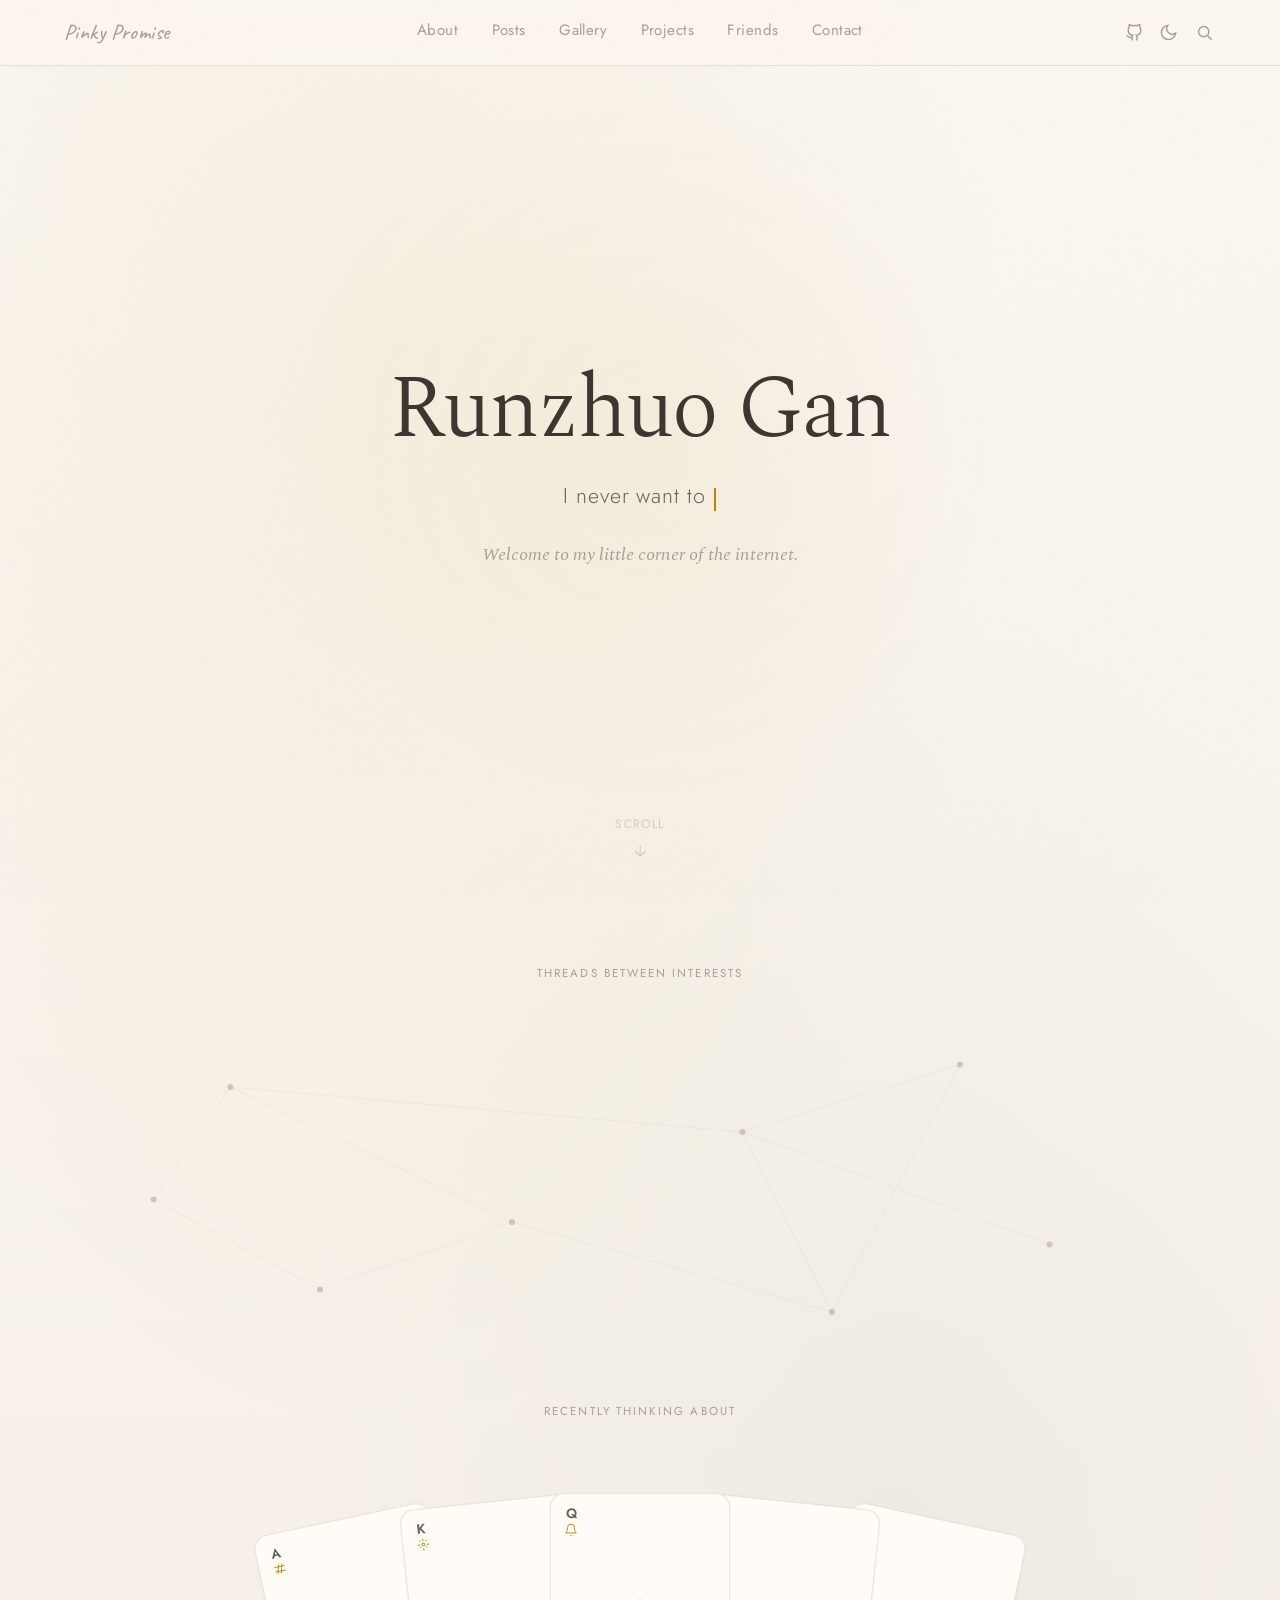
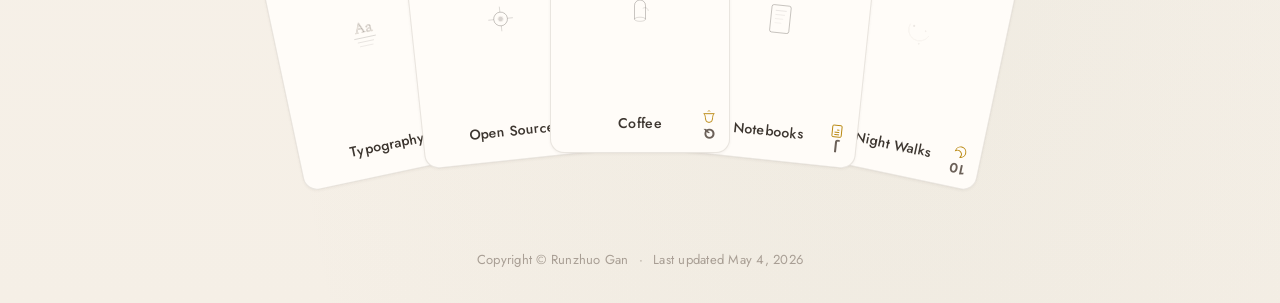
==== index.html @ 00bfcc0f "Hello World Co-Authored-By: Claude Opus 4.7 <noreply@anthropic.com>" ====
<!DOCTYPE html>
<html lang="en">
<head>
  <meta charset="UTF-8">
  <meta name="viewport" content="width=device-width, initial-scale=1.0">
  <title>Runzhuo Gan</title>
  <script>
    (function(){document.documentElement.classList.add('fonts-loading');try{var theme=localStorage.getItem('theme');if(theme==='dark'){document.documentElement.setAttribute('data-theme','dark');}else{document.documentElement.removeAttribute('data-theme');}}catch(e){}}());
  </script>
  <link rel="icon" href="/img/icon.svg">
  <link rel="preconnect" href="https://fonts.googleapis.com">
  <link rel="preconnect" href="https://fonts.gstatic.com" crossorigin>
  <link href="https://fonts.googleapis.com/css2?family=Caveat:wght@400;500;600;700&family=Jost:ital,wght@0,100..900;1,100..900&family=Spectral:ital,wght@0,200;0,300;0,400;0,500;0,600;0,700;0,800;1,200;1,300;1,400;1,500;1,600;1,700;1,800&display=swap" rel="stylesheet">
  <link rel="stylesheet" href="/static/style.css?v=20260504-043346">
  <script src="/js/site.js?v=20260504-043346" defer></script>
</head>
<body class="home-page">
  <div class="home-spotlight" aria-hidden="true"></div>

  <nav class="nav">
    <div class="nav-inner">
      <div class="brand serif-brand"><span class="brand-sign">Pinky Promise</span></div>
      <div class="nav-links">
        <a href="/public/about.html">About</a>
        <a href="/public/posts.html">Posts</a>
        <a href="/public/gallery.html">Gallery</a>
        <a href="/public/projects.html">Projects</a>
        <a href="/public/friends.html">Friends</a>
        <a href="/public/contact.html">Contact</a>
      </div>
      <div class="nav-actions">
        <a class="icon-link" href="https://github.com/Aununo" target="_blank" rel="noopener noreferrer" aria-label="GitHub">
          <svg viewBox="0 0 24 24" aria-hidden="true">
            <path d="M15 22v-4a4 4 0 0 0-.88-2.65c2.9-.33 5.88-1.42 5.88-6.35a4.94 4.94 0 0 0-1.32-3.42 4.6 4.6 0 0 0-.08-3.36s-1.07-.34-3.52 1.3a12.14 12.14 0 0 0-6.16 0c-2.45-1.64-3.52-1.3-3.52-1.3a4.6 4.6 0 0 0-.08 3.36A4.94 4.94 0 0 0 4 9c0 4.91 2.97 6.02 5.88 6.35A4 4 0 0 0 9 18v4"/>
            <path d="M9 18c-4 1.5-5-2-7-2"/>
          </svg>
        </a>
        <button class="theme-btn" onclick="toggleTheme()" aria-label="Toggle theme">
          <svg class="theme-icon" viewBox="0 0 24 24" aria-hidden="true">
            <path d="M21 12.8A9 9 0 1 1 11.2 3 7 7 0 0 0 21 12.8z"></path>
          </svg>
        </button>
        <button class="search-link" onclick="toggleSearch()" aria-label="Search">
          <svg viewBox="0 0 24 24" aria-hidden="true">
            <circle cx="11" cy="11" r="6.5"></circle>
            <path d="M16 16l5 5"></path>
          </svg>
        </button>
      </div>
    </div>
  </nav>

  <section class="home-hero">
    <div class="sky-effects" aria-hidden="true"></div>
    <h1 class="home-hero__name">Runzhuo Gan</h1>
    <p class="home-hero__tagline" id="typewriter-target"><span class="home-hero__cursor" aria-hidden="true"></span></p>
    <p class="home-hero__subtitle">Welcome to my little corner of the internet.</p>
    <div class="home-hero__scroll-hint" aria-hidden="true">
      <span>scroll</span>
      <svg viewBox="0 0 24 24"><path d="M12 5v14M5 12l7 7 7-7"/></svg>
    </div>
  </section>

  <p class="constellation-label">Threads between interests</p>

  <canvas class="constellation-canvas" aria-hidden="true"></canvas>

  <section class="home-thinking" aria-label="Thinking about">
    <h2 class="home-thinking__title">Recently thinking about</h2>
    <div class="thinking-cards">
      <div class="thinking-card" style="--card-rotate: -12deg; --card-y: 24px; --card-z: 1" data-desc="The quiet beauty of letterforms. How a single curve changes the voice of a word.">
        <div class="thinking-card__corner thinking-card__corner--tl">
          <span class="thinking-card__rank">A</span>
          <svg class="thinking-card__suit" viewBox="0 0 24 24"><path d="M7 20l4-16m2 16l4-16M3 8h18M3 16h18"/></svg>
        </div>
        <div class="thinking-card__center">
          <svg class="thinking-card__icon-lg" viewBox="0 0 64 64"><text x="32" y="28" text-anchor="middle" font-family="Spectral, serif" font-size="22" font-weight="300" fill="currentColor" opacity="0.6">Aa</text><line x1="16" y1="36" x2="48" y2="36" stroke="currentColor" stroke-width="0.8" opacity="0.3"/><line x1="20" y1="42" x2="44" y2="42" stroke="currentColor" stroke-width="0.8" opacity="0.2"/><line x1="22" y1="48" x2="42" y2="48" stroke="currentColor" stroke-width="0.8" opacity="0.15"/></svg>
        </div>
        <div class="thinking-card__corner thinking-card__corner--br">
          <span class="thinking-card__rank">A</span>
          <svg class="thinking-card__suit" viewBox="0 0 24 24"><path d="M7 20l4-16m2 16l4-16M3 8h18M3 16h18"/></svg>
        </div>
        <div class="thinking-card__label">Typography</div>
      </div>
      <div class="thinking-card" style="--card-rotate: -6deg; --card-y: 8px; --card-z: 2" data-desc="Building in the open. The strange comfort of strangers reading your code.">
        <div class="thinking-card__corner thinking-card__corner--tl">
          <span class="thinking-card__rank">K</span>
          <svg class="thinking-card__suit" viewBox="0 0 24 24"><circle cx="12" cy="12" r="2.5"/><path d="M12 2v4m0 12v4M2 12h4m12 0h4m-3.5-7.5l-2 2m-9 9l-2 2m0-13l2 2m9 9l2 2"/></svg>
        </div>
        <div class="thinking-card__center">
          <svg class="thinking-card__icon-lg" viewBox="0 0 64 64"><circle cx="32" cy="32" r="10" fill="none" stroke="currentColor" stroke-width="1" opacity="0.4"/><circle cx="32" cy="32" r="4" fill="currentColor" opacity="0.2"/><line x1="32" y1="14" x2="32" y2="22" stroke="currentColor" stroke-width="0.8" opacity="0.3"/><line x1="32" y1="42" x2="32" y2="50" stroke="currentColor" stroke-width="0.8" opacity="0.3"/><line x1="14" y1="32" x2="22" y2="32" stroke="currentColor" stroke-width="0.8" opacity="0.3"/><line x1="42" y1="32" x2="50" y2="32" stroke="currentColor" stroke-width="0.8" opacity="0.3"/></svg>
        </div>
        <div class="thinking-card__corner thinking-card__corner--br">
          <span class="thinking-card__rank">K</span>
          <svg class="thinking-card__suit" viewBox="0 0 24 24"><circle cx="12" cy="12" r="2.5"/><path d="M12 2v4m0 12v4M2 12h4m12 0h4m-3.5-7.5l-2 2m-9 9l-2 2m0-13l2 2m9 9l2 2"/></svg>
        </div>
        <div class="thinking-card__label">Open Source</div>
      </div>
      <div class="thinking-card" style="--card-rotate: 0deg; --card-y: 0px; --card-z: 3" data-desc="The ritual before the work. A quiet cup as a threshold between worlds.">
        <div class="thinking-card__corner thinking-card__corner--tl">
          <span class="thinking-card__rank">Q</span>
          <svg class="thinking-card__suit" viewBox="0 0 24 24"><path d="M18 8A6 6 0 0 0 6 8c0 7-3 9-3 9h18s-3-2-3-9M13.73 21a2 2 0 0 1-3.46 0"/></svg>
        </div>
        <div class="thinking-card__center">
          <svg class="thinking-card__icon-lg" viewBox="0 0 64 64"><path d="M24 44V24a8 8 0 0 1 16 0v20" fill="none" stroke="currentColor" stroke-width="1" opacity="0.4"/><ellipse cx="32" cy="44" rx="8" ry="3" fill="none" stroke="currentColor" stroke-width="0.8" opacity="0.3"/><path d="M36 28c4-2 8 0 8 4" fill="none" stroke="currentColor" stroke-width="0.8" opacity="0.25"/></svg>
        </div>
        <div class="thinking-card__corner thinking-card__corner--br">
          <span class="thinking-card__rank">Q</span>
          <svg class="thinking-card__suit" viewBox="0 0 24 24"><path d="M18 8A6 6 0 0 0 6 8c0 7-3 9-3 9h18s-3-2-3-9M13.73 21a2 2 0 0 1-3.46 0"/></svg>
        </div>
        <div class="thinking-card__label">Coffee</div>
      </div>
      <div class="thinking-card" style="--card-rotate: 6deg; --card-y: 8px; --card-z: 2" data-desc="Paper holds thought differently than screens. Slower, more forgiving.">
        <div class="thinking-card__corner thinking-card__corner--tl">
          <span class="thinking-card__rank">J</span>
          <svg class="thinking-card__suit" viewBox="0 0 24 24"><rect x="4" y="2" width="16" height="20" rx="2"/><line x1="8" y1="6" x2="16" y2="6"/><line x1="8" y1="10" x2="16" y2="10"/><line x1="8" y1="14" x2="12" y2="14"/></svg>
        </div>
        <div class="thinking-card__center">
          <svg class="thinking-card__icon-lg" viewBox="0 0 64 64"><rect x="18" y="12" width="28" height="40" rx="3" fill="none" stroke="currentColor" stroke-width="1" opacity="0.4"/><line x1="24" y1="20" x2="40" y2="20" stroke="currentColor" stroke-width="0.6" opacity="0.25"/><line x1="24" y1="26" x2="38" y2="26" stroke="currentColor" stroke-width="0.6" opacity="0.2"/><line x1="24" y1="32" x2="36" y2="32" stroke="currentColor" stroke-width="0.6" opacity="0.15"/><line x1="24" y1="38" x2="34" y2="38" stroke="currentColor" stroke-width="0.6" opacity="0.12"/></svg>
        </div>
        <div class="thinking-card__corner thinking-card__corner--br">
          <span class="thinking-card__rank">J</span>
          <svg class="thinking-card__suit" viewBox="0 0 24 24"><rect x="4" y="2" width="16" height="20" rx="2"/><line x1="8" y1="6" x2="16" y2="6"/><line x1="8" y1="10" x2="16" y2="10"/><line x1="8" y1="14" x2="12" y2="14"/></svg>
        </div>
        <div class="thinking-card__label">Notebooks</div>
      </div>
      <div class="thinking-card" style="--card-rotate: 12deg; --card-y: 24px; --card-z: 1" data-desc="Thinking moves differently in the dark. The streets empty, the mind fills up.">
        <div class="thinking-card__corner thinking-card__corner--tl">
          <span class="thinking-card__rank">10</span>
          <svg class="thinking-card__suit" viewBox="0 0 24 24"><path d="M21 12.79A9 9 0 1 1 11.21 3 7 7 0 0 0 21 12.79z"/></svg>
        </div>
        <div class="thinking-card__center">
          <svg class="thinking-card__icon-lg" viewBox="0 0 64 64"><path d="M50 30A14 14 0 1 1 20.2 18 11 11 0 0 0 50 30z" fill="currentColor" opacity="0.15"/><circle cx="26" cy="20" r="1" fill="currentColor" opacity="0.3"/><circle cx="38" cy="44" r="0.8" fill="currentColor" opacity="0.2"/><circle cx="44" cy="24" r="0.6" fill="currentColor" opacity="0.25"/></svg>
        </div>
        <div class="thinking-card__corner thinking-card__corner--br">
          <span class="thinking-card__rank">10</span>
          <svg class="thinking-card__suit" viewBox="0 0 24 24"><path d="M21 12.79A9 9 0 1 1 11.21 3 7 7 0 0 0 21 12.79z"/></svg>
        </div>
        <div class="thinking-card__label">Night Walks</div>
      </div>
    </div>
  </section>

  <footer class="footer">
    <span>Copyright &copy; Runzhuo Gan</span>
    <span aria-hidden="true">&middot;</span>
    <span>Last updated <time datetime="2026-05-04">May 4, 2026</time></span>
  </footer>
</body>
</html>
---- static/style.css ----
/* ── Design Tokens ── */
:root {
  --color: #3d3630;
  --color-soft: #6b6058;
  --color-muted: #a89e94;
  --color-faint: #d4ccc4;
  --bg: #faf6f0;
  --bg-warm: #f5efe6;
  --bg-card: #fffcf8;
  --bg-card-hover: #fff9f2;
  --border: rgba(168, 158, 148, 0.25);
  --border-strong: rgba(168, 158, 148, 0.45);
  --accent: #b8860b;
  --accent-soft: rgba(184, 134, 11, 0.12);
  --accent-hover: #9a7209;
  --sage: #7a8c6e;
  --sage-soft: rgba(122, 140, 110, 0.12);
  --rose: #c47d7d;
  --rose-soft: rgba(196, 125, 125, 0.1);
  --shadow-sm: 0 1px 3px rgba(61, 54, 48, 0.06);
  --shadow-md: 0 4px 16px rgba(61, 54, 48, 0.08);
  --shadow-lg: 0 12px 40px rgba(61, 54, 48, 0.1);
  --shadow-hover: 0 8px 30px rgba(61, 54, 48, 0.12);
  --radius-sm: 8px;
  --radius-md: 14px;
  --radius-lg: 22px;
  --radius-xl: 32px;
  --selection-bg: rgba(184, 134, 11, 0.18);
  --selection-color: #3d3630;
  --link-color: #6b6058;
  --link-hover: #3d3630;
  --link-underline: rgba(168, 158, 148, 0.35);
  --link-underline-hover: rgba(61, 54, 48, 0.6);
  --nav-bg: rgba(250, 246, 240, 0.82);
  --code-bg: #f5f0e8;
  --code-text: #3b3128;
  --code-block-bg: #f8f4ec;
  --code-block-border: rgba(168, 158, 148, 0.2);
  --code-comment: #8b7f72;
  --code-keyword: #9a3412;
  --code-operator: #7c5c3b;
  --code-string: #21633f;
  --code-number: #b45309;
  --code-name: #1d4ed8;
  --code-function: #155e75;
  --code-tag: #7c2d12;
  --code-variable: #0f766e;
  --code-error: #b42318;
  --spotlight-x: 50%;
  --spotlight-y: 50%;
  --paper-grain: url("data:image/svg+xml,%3Csvg viewBox='0 0 256 256' xmlns='http://www.w3.org/2000/svg'%3E%3Cfilter id='noise'%3E%3CfeTurbulence type='fractalNoise' baseFrequency='0.9' numOctaves='4' stitchTiles='stitch'/%3E%3C/filter%3E%3Crect width='100%25' height='100%25' filter='url(%23noise)' opacity='0.03'/%3E%3C/svg%3E");
}

html[data-theme="dark"] {
  --color: #dde2ec;
  --color-soft: #a8b2c8;
  --color-muted: #6e7a92;
  --color-faint: #3e4860;
  --bg: #0e1219;
  --bg-warm: #141922;
  --bg-card: #192030;
  --bg-card-hover: #1f2840;
  --border: rgba(110, 122, 146, 0.2);
  --border-strong: rgba(110, 122, 146, 0.35);
  --accent: #6ba3d6;
  --accent-soft: rgba(107, 163, 214, 0.12);
  --accent-hover: #8abde6;
  --sage: #7a9c88;
  --sage-soft: rgba(122, 156, 136, 0.1);
  --rose: #c0909a;
  --rose-soft: rgba(192, 144, 154, 0.08);
  --shadow-sm: 0 1px 3px rgba(0, 0, 0, 0.25);
  --shadow-md: 0 4px 16px rgba(0, 0, 0, 0.3);
  --shadow-lg: 0 12px 40px rgba(0, 0, 0, 0.35);
  --shadow-hover: 0 8px 30px rgba(0, 0, 0, 0.4);
  --selection-bg: rgba(107, 163, 214, 0.2);
  --selection-color: #dde2ec;
  --link-color: #a8b2c8;
  --link-hover: #dde2ec;
  --link-underline: rgba(110, 122, 146, 0.3);
  --link-underline-hover: rgba(221, 226, 236, 0.5);
  --nav-bg: rgba(14, 18, 25, 0.88);
  --code-bg: #192030;
  --code-text: #d8dde8;
  --code-block-bg: #121824;
  --code-block-border: rgba(110, 122, 146, 0.15);
  --code-comment: #6e7a92;
  --code-keyword: #e0a060;
  --code-operator: #d4b896;
  --code-string: #8bc8a0;
  --code-number: #e0a0a0;
  --code-name: #7cc0e8;
  --code-function: #8ac4f0;
  --code-tag: #d0a878;
  --code-variable: #60c8b8;
  --code-error: #e09098;
}

/* ── Reset ── */
*, *::before, *::after { box-sizing: border-box; }
::selection { background: var(--selection-bg); color: var(--selection-color); }
html {
  color-scheme: light;
}
html[data-theme="dark"] {
  color-scheme: dark;
}
html, body { margin: 0; padding: 0; width: 100%; min-height: 100%; }

body {
  background: var(--bg);
  color: var(--color);
  font-family: 'Spectral', Georgia, 'Times New Roman', serif;
  font-size: 18px;
  line-height: 1.7;
  display: flex;
  flex-direction: column;
  align-items: center;
  min-height: 100vh;
  text-align: left;
  overflow-x: hidden;
  -webkit-font-smoothing: antialiased;
  -moz-osx-font-smoothing: grayscale;
}

/* Paper grain texture */
body::before {
  content: "";
  position: fixed;
  inset: 0;
  background-image: var(--paper-grain);
  background-repeat: repeat;
  pointer-events: none;
  z-index: 9999;
  opacity: 0.5;
}

/* ── Navigation ── */
.nav {
  position: fixed;
  top: 0;
  left: 0;
  width: 100%;
  z-index: 1000;
  -webkit-backdrop-filter: saturate(160%) blur(12px);
  backdrop-filter: saturate(160%) blur(12px);
  background: var(--nav-bg);
  border-bottom: 1px solid var(--border);
}
.nav-inner {
  display: grid;
  grid-template-columns: minmax(0, 1fr) auto minmax(0, 1fr);
  align-items: center;
  column-gap: clamp(1rem, 3vw, 2.5rem);
  max-width: 1200px;
  margin: 0 auto;
  padding: 14px 24px;
  font-family: 'Jost', sans-serif;
  font-size: 14px;
}
.brand {
  color: var(--color-soft);
  justify-self: start;
}
.serif-brand {
  font-family: 'Jost', sans-serif;
  font-size: 1.2rem;
  font-weight: 400;
  color: var(--color-muted);
  letter-spacing: 0.02em;
  transition: color 0.25s ease;
}
.serif-brand:hover {
  color: var(--color);
}
.brand-sign {
  font-family: 'Caveat', cursive;
  font-size: 1.35rem;
  font-weight: 500;
  color: var(--color-muted);
  letter-spacing: 0.02em;
}
.brand-link {
  text-decoration: none;
  color: inherit;
  border-bottom: none;
}
.brand-link:hover {
  color: var(--color);
}
.nav-links {
  display: flex;
  align-items: center;
  justify-self: center;
  gap: clamp(1.2rem, 2.6vw, 2.4rem);
  max-width: 100%;
}
.nav-links a {
  position: relative;
  display: inline-flex;
  align-items: center;
  justify-content: center;
  padding-bottom: 0.2rem;
  text-decoration: none;
  color: var(--color-muted);
  font-size: 15px;
  font-family: 'Jost', sans-serif;
  letter-spacing: 0.03em;
  transition: color 0.25s ease;
}
.nav-links a::after {
  content: "";
  position: absolute;
  left: 50%;
  bottom: -0.1rem;
  width: 0;
  height: 1.5px;
  border-radius: 999px;
  background: var(--accent);
  transition: width 0.3s cubic-bezier(0.22, 1, 0.36, 1), left 0.3s cubic-bezier(0.22, 1, 0.36, 1);
}
.nav-links a[aria-current="page"] {
  color: var(--color);
}
.nav-links a[aria-current="page"]::after {
  width: 100%;
  left: 0;
}
.nav-links a:hover {
  color: var(--color);
}
.nav-links a:hover::after {
  width: 100%;
  left: 0;
}
.nav-actions {
  display: flex;
  align-items: center;
  justify-self: end;
  gap: 12px;
}
.icon-link,
.search-link,
.theme-btn {
  border: 0;
  background: transparent;
  color: var(--color-muted);
  display: inline-flex;
  align-items: center;
  justify-content: center;
  padding: 0;
  cursor: pointer;
  font-family: 'Jost', sans-serif;
  transition: color 0.25s ease, transform 0.25s ease;
}
.icon-link:hover,
.search-link:hover,
.theme-btn:hover {
  color: var(--color);
  transform: scale(1.08);
}
.icon-link svg,
.search-link svg,
.theme-icon {
  width: 19px;
  height: 19px;
  stroke: currentColor;
  fill: none;
  stroke-width: 1.8;
}
.theme-btn, .search-link {
  width: 24px;
  height: 24px;
}

.icon-link:focus-visible,
.search-link:focus-visible,
.theme-btn:focus-visible,
.nav-links a:focus-visible {
  outline: 2px solid var(--accent-soft);
  outline-offset: 4px;
  border-radius: var(--radius-sm);
}

/* ── Home Page ── */
.home-page {
  position: relative;
  background:
    radial-gradient(ellipse at 30% 20%, rgba(184, 134, 11, 0.06), transparent 50%),
    radial-gradient(ellipse at 70% 80%, rgba(122, 140, 110, 0.05), transparent 50%),
    linear-gradient(180deg, var(--bg) 0%, var(--bg-warm) 100%);
  min-height: 100vh;
}
html[data-theme="dark"] .home-page {
  background:
    radial-gradient(ellipse at 30% 20%, rgba(107, 163, 214, 0.04), transparent 50%),
    radial-gradient(ellipse at 70% 80%, rgba(122, 156, 136, 0.03), transparent 50%),
    linear-gradient(180deg, var(--bg) 0%, var(--bg-warm) 100%);
}

/* Cursor spotlight */
.home-spotlight {
  position: fixed;
  inset: 0;
  pointer-events: none;
  z-index: 0;
  background: radial-gradient(
    600px circle at var(--spotlight-x) var(--spotlight-y),
    rgba(184, 134, 11, 0.04),
    transparent 60%
  );
  transition: opacity 0.3s ease;
}
html[data-theme="dark"] .home-spotlight {
  background: radial-gradient(
    600px circle at var(--spotlight-x) var(--spotlight-y),
    rgba(107, 163, 214, 0.06),
    transparent 60%
  );
}

/* Bubble canvas — glowing particle background */
.bubble-canvas {
  position: fixed;
  inset: 0;
  pointer-events: none;
  z-index: 0;
  width: 100%;
  height: 100%;
}

/* Hero section */
.home-hero {
  position: relative;
  z-index: 1;
  min-height: 100vh;
  display: flex;
  flex-direction: column;
  justify-content: center;
  align-items: center;
  text-align: center;
  padding: 6rem 2rem 4rem;
  overflow: hidden;
}

/* ── Sky effects ── */
.sky-effects {
  position: absolute;
  inset: 0;
  pointer-events: none;
  overflow: hidden;
}

/* Stars — dark mode only */
.sky-star {
  position: absolute;
  width: 2px;
  height: 2px;
  background: rgba(200, 215, 240, 0.8);
  border-radius: 50%;
  opacity: 0;
  animation: star-twinkle ease-in-out infinite alternate;
}
.sky-star--large {
  width: 3px;
  height: 3px;
  background: rgba(220, 230, 250, 0.9);
  box-shadow: 0 0 4px 1px rgba(200, 220, 255, 0.3);
}

html[data-theme="dark"] .sky-star { display: block; }
html:not([data-theme="dark"]) .sky-star { display: none; }

@keyframes star-twinkle {
  0%   { opacity: 0.15; transform: scale(0.8); }
  100% { opacity: 1;   transform: scale(1.2); }
}

/* Dandelion petals — light mode only */
.petal {
  position: absolute;
  top: -20px;
  width: 6px;
  height: 6px;
  opacity: 0;
  animation: petal-fall linear infinite;
}
/* each petal is a soft elongated shape */
.petal::before {
  content: '';
  display: block;
  width: 100%;
  height: 100%;
  background: rgba(180, 160, 130, 0.35);
  border-radius: 50% 0 50% 0;
  transform: rotate(45deg);
}
/* thin filament trailing behind */
.petal::after {
  content: '';
  position: absolute;
  top: 50%;
  left: 100%;
  width: 10px;
  height: 1px;
  background: linear-gradient(to right, rgba(180, 160, 130, 0.2), transparent);
  transform: translateY(-50%);
}

html[data-theme="dark"] .petal { display: none; }
html:not([data-theme="dark"]) .petal { display: block; }

@keyframes petal-fall {
  0%   { opacity: 0; transform: translate(0, 0) rotate(0deg); }
  10%  { opacity: 0.7; }
  50%  { opacity: 0.6; }
  90%  { opacity: 0.4; }
  100% { opacity: 0; transform: translate(var(--petal-drift), calc(100vh + 40px)) rotate(var(--petal-spin)); }
}

@media (prefers-reduced-motion: reduce) {
  .sky-star, .petal { animation: none; opacity: 0; }
}
.home-hero__name {
  font-family: 'Spectral', Georgia, serif;
  font-size: clamp(3rem, 8vw, 5.5rem);
  font-weight: 300;
  letter-spacing: -0.02em;
  line-height: 1.1;
  color: var(--color);
  margin: 0 0 1.2rem;
  opacity: 0;
  transform: translateY(24px);
  animation: fadeInUp 1s cubic-bezier(0.22, 1, 0.36, 1) 0.2s forwards;
}
.home-hero__tagline {
  font-family: 'Jost', sans-serif;
  font-size: clamp(1rem, 2.2vw, 1.35rem);
  font-weight: 300;
  color: var(--color-soft);
  letter-spacing: 0.04em;
  margin: 0 0 0.6rem;
  min-height: 1.8em;
  opacity: 0;
  animation: fadeIn 0.8s ease 0.8s forwards;
}
.home-hero__cursor {
  display: inline-block;
  width: 2px;
  height: 1.1em;
  background: var(--accent);
  margin-left: 2px;
  vertical-align: text-bottom;
  animation: blink 1s step-end infinite;
}
.home-hero__subtitle {
  font-family: 'Spectral', Georgia, serif;
  font-size: clamp(0.95rem, 1.8vw, 1.1rem);
  font-style: italic;
  color: var(--color-muted);
  max-width: 480px;
  margin: 0.8rem 0 0;
  opacity: 0;
  animation: fadeIn 0.8s ease 1.4s forwards;
}

html.fonts-loading .home-hero__name,
html.fonts-loading .home-hero__tagline,
html.fonts-loading .home-hero__subtitle,
html.fonts-loading .home-hero__scroll-hint {
  animation: none;
  opacity: 0;
}

html.fonts-loading .home-hero__name {
  transform: translateY(18px);
}
.home-hero__scroll-hint {
  position: absolute;
  bottom: 2.5rem;
  left: 50%;
  transform: translateX(-50%);
  display: flex;
  flex-direction: column;
  align-items: center;
  gap: 0.5rem;
  color: var(--color-faint);
  font-family: 'Jost', sans-serif;
  font-size: 0.75rem;
  letter-spacing: 0.12em;
  text-transform: uppercase;
  opacity: 0;
  animation: fadeIn 0.8s ease 2s forwards;
}
.home-hero__scroll-hint svg {
  width: 18px;
  height: 18px;
  stroke: currentColor;
  fill: none;
  stroke-width: 1.6;
  animation: float 2.5s ease-in-out infinite;
}

/* Constellation label */
.constellation-label {
  font-family: 'Jost', sans-serif;
  font-size: 0.72rem;
  text-transform: uppercase;
  letter-spacing: 0.18em;
  color: var(--color-muted);
  text-align: center;
  margin: 4rem 0 -2rem;
  position: relative;
  z-index: 2;
  pointer-events: auto;
}

/* Constellation canvas — floats on page bg, no frame */
.constellation-canvas {
  position: relative;
  z-index: 1;
  display: block;
  width: 100%;
  height: 50vh;
  min-height: 360px;
  max-height: 560px;
  pointer-events: auto;
  background: transparent;
}

/* Thinking cards — poker card style */
.home-thinking {
  position: relative;
  z-index: 1;
  max-width: 800px;
  margin: 0 auto;
  padding: 0 2rem 2rem;
}
.home-thinking__title {
  font-family: 'Jost', sans-serif;
  font-size: 0.72rem;
  font-weight: 400;
  text-transform: uppercase;
  letter-spacing: 0.18em;
  color: var(--color-muted);
  margin: 0 0 2rem;
  text-align: center;
}
.thinking-cards {
  display: flex;
  justify-content: center;
  align-items: center;
  height: 340px;
  position: relative;
}
.thinking-card {
  position: relative;
  width: 180px;
  height: 260px;
  background: var(--bg-card);
  border: 1px solid var(--border);
  border-radius: var(--radius-md);
  box-shadow: var(--shadow-sm);
  padding: 1rem;
  transform: rotate(var(--card-rotate, 0deg)) translateY(var(--card-y, 0px));
  transition: transform 0.4s cubic-bezier(0.22, 1, 0.36, 1), box-shadow 0.4s ease, z-index 0s;
  display: flex;
  flex-direction: column;
  margin-left: -40px;
  z-index: var(--card-z, 1);
}
.thinking-card:first-child {
  margin-left: 0;
}
.thinking-card:hover {
  transform: rotate(0deg) translateY(-30px);
  box-shadow: var(--shadow-lg);
  z-index: 10;
}
.thinking-card:focus-visible {
  outline: 2px solid var(--accent-soft);
  outline-offset: 6px;
}
.thinking-card__corner {
  display: flex;
  flex-direction: column;
  align-items: center;
  gap: 2px;
  line-height: 1;
}
.thinking-card__corner--tl {
  position: absolute;
  top: 0.8rem;
  left: 0.8rem;
}
.thinking-card__corner--br {
  position: absolute;
  bottom: 0.8rem;
  right: 0.8rem;
  transform: rotate(180deg);
}
.thinking-card__rank {
  font-family: 'Jost', sans-serif;
  font-size: 0.85rem;
  font-weight: 600;
  color: var(--color-soft);
  letter-spacing: 0.02em;
}
.thinking-card__suit {
  width: 14px;
  height: 14px;
  stroke: var(--accent);
  fill: none;
  stroke-width: 1.6;
}
.thinking-card__center {
  flex: 1;
  display: flex;
  align-items: center;
  justify-content: center;
}
.thinking-card__icon-lg {
  width: 44px;
  height: 44px;
  stroke: var(--color-faint);
  fill: none;
  stroke-width: 1.2;
  transition: stroke 0.3s ease;
}
.thinking-card:hover .thinking-card__icon-lg {
  stroke: var(--accent);
}
.thinking-card__label {
  font-family: 'Jost', sans-serif;
  font-size: 0.88rem;
  font-weight: 500;
  color: var(--color);
  text-align: center;
  margin-top: auto;
  letter-spacing: 0.02em;
}
.thinking-card__desc {
  font-size: 0.78rem;
  color: var(--color-muted);
  text-align: center;
  margin: 0.3rem 0 0;
  line-height: 1.5;
}

/* Card overlay */
.card-overlay {
  position: fixed;
  inset: 0;
  z-index: 2000;
  background: rgba(61, 54, 48, 0.15);
  -webkit-backdrop-filter: blur(6px);
  backdrop-filter: blur(6px);
  opacity: 0;
  pointer-events: none;
  transition: opacity 0.4s ease;
}
.card-overlay.open {
  opacity: 1;
  pointer-events: auto;
}
.card-overlay .thinking-card {
  box-shadow: var(--shadow-lg), 0 0 60px rgba(61, 54, 48, 0.08);
}
.card-overlay .thinking-card__icon-lg {
  width: 56px;
  height: 56px;
}
.card-overlay .thinking-card__label {
  font-size: 1.05rem;
}
.card-overlay .thinking-card__desc-expanded {
  font-family: 'Spectral', Georgia, serif;
  font-size: 1rem;
  font-style: italic;
  color: var(--color-soft);
  line-height: 1.7;
  margin: 0;
  padding: 0 0.5rem;
  text-align: center;
}

/* ── Generic Container ── */
.container {
  width: min(1000px, calc(100vw - 36px));
  max-width: 1000px;
  margin-top: 12vh;
  position: relative;
  z-index: 1;
  padding-bottom: 48px;
}

/* ── Hero (sub-pages) ── */
.hero {
  padding: 0;
  border: 0;
  background: transparent;
}
.hero h1 {
  font-family: 'Spectral', Georgia, serif;
  font-size: clamp(1.8rem, 3.5vw, 2.6rem);
  font-weight: 400;
  line-height: 1.15;
  margin: 0 0 0.8em;
  color: var(--color);
}
.hero p {
  margin: 0 0 1em;
  color: var(--color-soft);
}

/* Eyebrow label */
.eyebrow, .section-label {
  font-family: 'Jost', sans-serif;
  text-transform: uppercase;
  letter-spacing: 0.16em;
  font-size: 0.76rem;
  color: var(--color-muted);
}
.eyebrow {
  margin-bottom: 0.8rem;
  display: inline-block;
  padding: 0.3em 0.8em;
  background: var(--accent-soft);
  border-radius: 999px;
  color: var(--accent);
  font-weight: 500;
}
.section-label {
  margin-bottom: 0.8rem;
}

/* ── Sub-page Components ── */

/* About page - Gallery + Text layout */
.about-layout {
  display: grid;
  grid-template-columns: 300px 1fr;
  gap: clamp(2.5rem, 5vw, 4rem);
  align-items: stretch;
}
.about-gallery-wrap {
  position: relative;
  min-height: 100%;
  display: flex;
}
.about-gallery {
  display: flex;
  flex-direction: column;
  justify-content: flex-start;
  align-items: flex-start;
  gap: clamp(1rem, 3.5vh, 3rem);
  width: 100%;
  min-height: 100%;
}
.about-gallery__item {
  position: relative;
  width: min(96%, 250px);
  aspect-ratio: 3 / 4;
  cursor: pointer;
  border-radius: 3px;
  background:
    linear-gradient(135deg, var(--accent-soft), var(--sage-soft)),
    linear-gradient(45deg, var(--bg-warm), var(--bg-card));
  border: 8px solid #fff;
  box-shadow: 0 2px 8px rgba(0,0,0,0.12), 0 1px 3px rgba(0,0,0,0.08);
  display: flex;
  align-items: center;
  justify-content: center;
  transform: rotate(var(--img-rotate, 0deg));
  transition: transform 0.3s ease, box-shadow 0.3s ease;
  min-height: 80px;
  overflow: hidden;
}
.about-gallery__item:nth-child(even) {
  align-self: flex-end;
}
.about-gallery__item:nth-child(3) {
  align-self: center;
}
.about-gallery__item:hover {
  transform: rotate(0deg) scale(1.04);
  box-shadow: 0 8px 24px rgba(0,0,0,0.15);
  z-index: 1;
}
.about-gallery__item:focus-visible {
  outline: 2px solid var(--accent-soft);
  outline-offset: 6px;
}
.about-gallery__item svg {
  width: 36px;
  height: 36px;
  stroke: var(--color-faint);
  fill: none;
  stroke-width: 1.2;
}
.about-gallery__item img {
  position: relative;
  z-index: 1;
  width: 100%;
  height: 100%;
  display: block;
  object-fit: cover;
  opacity: 0;
  transition: opacity 0.5s ease;
}
.about-gallery__item img.is-loaded {
  opacity: 1;
}
.about-text h1 {
  font-family: 'Spectral', Georgia, serif;
  font-size: clamp(1.8rem, 3.5vw, 2.6rem);
  font-weight: 400;
  line-height: 1.2;
  margin: 0 0 1.2rem;
  color: var(--color);
}
.about-text h2 {
  font-family: 'Jost', sans-serif;
  font-size: 0.78rem;
  text-transform: uppercase;
  letter-spacing: 0.14em;
  color: var(--color-muted);
  margin: 2.2rem 0 0.8rem;
  padding-bottom: 0.5rem;
  border-bottom: 1px solid var(--border);
}
.about-text p {
  color: var(--color-soft);
  margin: 0 0 1em;
  line-height: 1.8;
}
.about-links {
  display: flex;
  flex-wrap: wrap;
  gap: 0.6rem;
  margin-top: 0.3rem;
}
.about-link {
  display: inline-flex;
  align-items: center;
  gap: 0.4rem;
  padding: 0.45rem 1rem;
  background: var(--bg-card);
  border: 1px solid var(--border);
  border-radius: 999px;
  font-family: 'Jost', sans-serif;
  font-size: 0.85rem;
  color: var(--color-soft);
  text-decoration: none;
  transition: all 0.25s ease;
}
.about-link:hover {
  background: var(--accent-soft);
  border-color: var(--accent);
  color: var(--accent);
  transform: translateY(-2px);
}
.about-link svg {
  width: 15px;
  height: 15px;
  stroke: currentColor;
  fill: none;
  stroke-width: 1.8;
}

/* About page - Image lightbox */
.about-lightbox {
  position: fixed;
  inset: 0;
  z-index: 2200;
  display: flex;
  align-items: center;
  justify-content: center;
  background: rgba(0,0,0,0.7);
  backdrop-filter: blur(8px);
  -webkit-backdrop-filter: blur(8px);
  opacity: 0;
  visibility: hidden;
  transition: opacity 0.3s ease, visibility 0.3s ease;
  cursor: pointer;
}
.about-lightbox.active {
  opacity: 1;
  visibility: visible;
}
.about-lightbox__img {
  width: min(600px, 85vw);
  aspect-ratio: 4/3;
  border-radius: var(--radius-md);
  box-shadow: 0 20px 60px rgba(0,0,0,0.4);
  transform: scale(0.9);
  transition: transform 0.3s ease;
  background:
    linear-gradient(135deg, var(--accent-soft), var(--sage-soft)),
    linear-gradient(45deg, var(--bg-warm), var(--bg-card));
  border: 10px solid #fff;
  display: flex;
  align-items: center;
  justify-content: center;
}
.about-lightbox.active .about-lightbox__img {
  transform: scale(1);
}
.about-lightbox__img svg {
  width: 80px;
  height: 80px;
  stroke: var(--color-muted);
  fill: none;
  stroke-width: 1;
}
.about-lightbox__img img {
  width: 100%;
  height: 100%;
  object-fit: contain;
  border-radius: calc(var(--radius-md) - 6px);
}

/* Contact page - Postcard layout */
/* ── Contact: Particles Background ── */
#particles-js {
  position: fixed;
  top: 0;
  left: 0;
  width: 100%;
  height: 100%;
  z-index: 0;
}
#particles-js canvas {
  display: block;
}
body:has(#particles-js) .page-content,
body:has(#particles-js) .nav {
  position: relative;
  z-index: 1;
  pointer-events: auto;
}
body:has(#particles-js) .container.page-content,
body:has(#particles-js) .container.page-content .hero,
body:has(#particles-js) .letter-scene {
  pointer-events: none;
}
body:has(#particles-js) .letter-paper,
body:has(#particles-js) .letter-link {
  pointer-events: auto;
}
/* Contact page — tighter top spacing */
body:has(#particles-js) .container.page-content {
  margin-top: 6vh;
}

/* ── Contact: Letter Scene ── */
.letter-scene {
  max-width: 620px;
  margin: 3rem auto 0;
  position: relative;
  padding-bottom: 2rem;
}
.letter-pen {
  position: absolute;
  bottom: 15px;
  right: 10px;
  width: 48px;
  height: auto;
  transform: rotate(25deg);
  z-index: 2;
  opacity: 0.9;
  filter: drop-shadow(2px 4px 6px rgba(0,0,0,0.18));
}
.letter-paper {
  position: relative;
  background:
    repeating-linear-gradient(
      transparent,
      transparent 31px,
      rgba(100, 140, 180, 0.12) 31px,
      rgba(100, 140, 180, 0.12) 32px
    ),
    linear-gradient(135deg, #fdfaf4 0%, #f8f3ea 100%);
  border: 1px solid var(--border);
  border-radius: 2px;
  padding: 2.8rem 2.5rem 2.5rem 3.5rem;
  box-shadow:
    2px 3px 12px rgba(0,0,0,0.08),
    0 1px 3px rgba(0,0,0,0.06),
    inset 0 0 60px rgba(200, 180, 150, 0.08);
  min-height: 420px;
  -webkit-user-select: none;
  user-select: none;
}
.letter-paper::before {
  content: "";
  position: absolute;
  top: 0;
  left: 2.8rem;
  bottom: 0;
  width: 1px;
  background: rgba(200, 80, 80, 0.2);
}
.letter-date {
  font-family: 'Jost', sans-serif;
  font-size: 0.82rem;
  color: var(--color-muted);
  text-align: right;
  margin-bottom: 1.8rem;
}
.letter-greeting {
  font-family: 'Spectral', Georgia, serif;
  font-size: 1.5rem;
  font-style: italic;
  color: var(--color);
  margin: 0 0 1.4rem;
}
.letter-paper p {
  font-family: 'Spectral', Georgia, serif;
  font-size: 1.02rem;
  line-height: 2; /* match the ruled lines */
  color: var(--color);
  margin: 0 0 0.8rem;
}
.letter-paper a {
  color: var(--accent);
  border-bottom: 1px solid var(--accent-soft);
  text-decoration: none;
  transition: border-color 0.2s ease;
}
.letter-paper a:hover {
  border-bottom-color: var(--accent);
}
.letter-links {
  display: flex;
  flex-direction: column;
  gap: 0.6rem;
  margin: 1.6rem 0;
}
.letter-link {
  display: inline-flex;
  align-items: center;
  gap: 0.7rem;
  padding: 0.6rem 0.9rem;
  background: rgba(200, 180, 150, 0.08);
  border: 1px solid rgba(200, 180, 150, 0.2);
  border-radius: var(--radius-sm);
  text-decoration: none;
  color: var(--color);
  font-family: 'Jost', sans-serif;
  font-size: 0.92rem;
  transition: all 0.25s ease;
  width: fit-content;
}
.letter-link:hover {
  background: rgba(200, 180, 150, 0.15);
  border-color: var(--accent-soft);
  transform: translateX(4px);
}
.letter-link svg {
  width: 18px;
  height: 18px;
  stroke: var(--color-muted);
  fill: none;
  stroke-width: 1.6;
  flex-shrink: 0;
}
.letter-link:hover svg {
  stroke: var(--accent);
}
.letter-link__handle {
  color: var(--color-muted);
  font-size: 0.78rem;
  margin-left: 0.2rem;
}
.letter-sign {
  margin-top: 2rem !important;
  font-style: italic;
}
.letter-signature {
  font-family: 'Spectral', Georgia, serif;
  font-size: 1.4rem;
  font-style: italic;
  font-weight: 600;
  color: var(--color);
}
.letter-ink {
  position: absolute;
  bottom: -10px;
  right: -15px;
  width: 55px;
  height: 55px;
  color: var(--color);
  pointer-events: none;
}

/* Dark mode letter paper */
html[data-theme="dark"] .letter-paper {
  background:
    repeating-linear-gradient(
      transparent,
      transparent 31px,
      rgba(107, 163, 214, 0.08) 31px,
      rgba(107, 163, 214, 0.08) 32px
    ),
    linear-gradient(135deg, #161a22 0%, #1a1e28 100%);
  box-shadow:
    2px 3px 16px rgba(0,0,0,0.25),
    0 1px 4px rgba(0,0,0,0.2),
    inset 0 0 60px rgba(107, 163, 214, 0.03);
}
html[data-theme="dark"] .letter-paper::before {
  background: rgba(200, 100, 100, 0.15);
}
html[data-theme="dark"] .letter-link {
  background: rgba(107, 163, 214, 0.06);
  border-color: rgba(107, 163, 214, 0.15);
}
html[data-theme="dark"] .letter-link:hover {
  background: rgba(107, 163, 214, 0.12);
}
html[data-theme="dark"] .letter-pen {
  opacity: 0.75;
  filter: drop-shadow(2px 4px 8px rgba(0,0,0,0.35)) brightness(0.85);
}

/* Gallery page - Wall layout */
.gallery-wall {
  display: grid;
  grid-template-columns: repeat(3, 1fr);
  gap: 3rem 2.5rem;
  margin-top: 2rem;
  padding-bottom: 3rem;
}

/* Painting */
.gw-painting {
  margin: 0;
  cursor: pointer;
  transform: rotate(var(--r, 0deg)) translateX(var(--x, 0));
  transition: transform 0.4s cubic-bezier(0.22, 1, 0.36, 1), filter 0.3s ease;
  filter: drop-shadow(0 2px 8px rgba(0,0,0,0.08));
}
.gw-painting:hover {
  transform: rotate(0deg) translateX(0) scale(1.03);
  filter: drop-shadow(0 8px 24px rgba(0,0,0,0.15));
}
.gw-painting:focus-visible,
.gw-sculpture:focus-visible,
.gw-music__play:focus-visible,
.pj-terminal:focus-visible {
  outline: 2px solid var(--accent-soft);
  outline-offset: 6px;
}
.gw-painting__img {
  aspect-ratio: 4/3;
  border-radius: 40% 5% 35% 10% / 10% 35% 5% 40%;
  display: flex;
  align-items: center;
  justify-content: center;
  overflow: hidden;
  position: relative;
  transition: border-radius 0.45s cubic-bezier(0.22, 1, 0.36, 1);
}
.gw-painting:hover .gw-painting__img {
  border-radius: 6px;
}
.gw-painting__img img {
  width: 100%;
  height: 100%;
  object-fit: cover;
  display: block;
}
.gw-painting--wide {
  grid-column: span 2;
}
.gw-painting--wide .gw-painting__img {
  aspect-ratio: 2/1;
}
.gw-painting__img svg {
  width: 28px;
  height: 28px;
  stroke: rgba(255,255,255,0.5);
  fill: none;
  stroke-width: 1.2;
}
.gw-painting figcaption {
  font-family: 'Jost', sans-serif;
  font-size: 0.85rem;
  color: var(--color);
  padding: 0.5rem 0.2rem 0;
  position: relative;
}
.gw-painting__title {
  display: block;
}
.gw-painting__title > span {
  display: inline;
  font-size: 0.75rem;
  color: var(--color-muted);
  margin-left: 0.3rem;
}
.gw-painting__desc {
  display: block;
  font-size: 0.78rem;
  line-height: 1.5;
  color: var(--color-muted);
  max-height: 0;
  overflow: hidden;
  opacity: 0;
  transition: max-height 0.4s cubic-bezier(0.22, 1, 0.36, 1), opacity 0.3s ease, margin-top 0.3s ease;
  margin-top: 0;
}
.gw-painting:hover .gw-painting__desc {
  max-height: 8rem;
  opacity: 1;
  margin-top: 0.35rem;
}

/* Sculpture */
.gw-sculpture {
  margin: 0;
  cursor: pointer;
  transform: rotate(var(--r, 0deg)) translateX(var(--x, 0));
  transition: transform 0.4s cubic-bezier(0.22, 1, 0.36, 1), filter 0.3s ease;
  filter: drop-shadow(0 2px 8px rgba(0,0,0,0.08));
}
.gw-sculpture:hover {
  transform: rotate(0deg) translateX(0) scale(1.03);
  filter: drop-shadow(0 8px 24px rgba(0,0,0,0.15));
}
.gw-sculpture__img {
  aspect-ratio: 4/3;
  border-radius: 10% 40% 5% 35% / 35% 5% 40% 10%;
  display: flex;
  align-items: center;
  justify-content: center;
  overflow: hidden;
  position: relative;
  transition: border-radius 0.45s cubic-bezier(0.22, 1, 0.36, 1);
}
.gw-sculpture:hover .gw-sculpture__img {
  border-radius: 6px;
}
.gw-sculpture__img img {
  width: 100%;
  height: 100%;
  object-fit: cover;
  object-position: center 15%;
  display: block;
}
.gw-sculpture--tall .gw-sculpture__img {
  aspect-ratio: 3/4;
}
.gw-sculpture__img svg {
  width: 28px;
  height: 28px;
  stroke: rgba(100,90,80,0.3);
  fill: none;
  stroke-width: 1.2;
}
.gw-sculpture figcaption {
  font-family: 'Jost', sans-serif;
  font-size: 0.85rem;
  color: var(--color);
  padding: 0.5rem 0.2rem 0;
}
.gw-sculpture figcaption span {
  display: block;
  font-size: 0.75rem;
  color: var(--color-muted);
  margin-top: 0.1rem;
}

/* Music */
.gw-music {
  margin: 0;
  transform: rotate(var(--r, 0deg)) translateX(var(--x, 0));
  transition: transform 0.3s ease;
}
.gw-music:hover {
  transform: rotate(0deg) translateX(0) scale(1.04);
}
.gw-music__cover {
  width: clamp(140px, 18vw, 200px);
  aspect-ratio: 1;
  border-radius: 8px;
  position: relative;
  overflow: hidden;
  background: var(--bg-secondary, #e8e4df);
  box-shadow: 0 4px 20px rgba(0,0,0,0.15);
}
.gw-music__art {
  width: 100%;
  height: 100%;
  object-fit: cover;
  display: block;
  opacity: 0;
  transition: opacity 0.5s ease;
}
.gw-music__art.is-loaded {
  opacity: 1;
}
.gw-music__play {
  position: absolute;
  inset: 0;
  width: 100%;
  height: 100%;
  border: none;
  border-radius: 8px;
  background: rgba(0,0,0,0.2);
  display: flex;
  align-items: center;
  justify-content: center;
  cursor: pointer;
  opacity: 0;
  transition: opacity 0.25s ease;
  padding: 0;
}
.gw-music:hover .gw-music__play,
.gw-music.is-playing .gw-music__play {
  opacity: 1;
}
.gw-music__play svg {
  width: 36px;
  height: 36px;
  fill: rgba(255,255,255,0.95);
  stroke: none;
  filter: drop-shadow(0 2px 8px rgba(0,0,0,0.35));
}
.gw-music__icon-pause { display: none; }
.gw-music.is-playing .gw-music__icon-play { display: none; }
.gw-music.is-playing .gw-music__icon-pause { display: block; }
.gw-music.is-playing .gw-music__cover::after {
  content: '';
  position: absolute;
  inset: -3px;
  border-radius: 11px;
  border: 2px solid var(--accent);
  animation: pulse-ring 1.5s ease-out infinite;
  pointer-events: none;
}
@keyframes pulse-ring {
  0% { transform: scale(1); opacity: 0.5; }
  100% { transform: scale(1.1); opacity: 0; }
}
.gw-music__frame {
  width: 100%;
  height: 0;
  border: none;
  overflow: hidden;
  transition: height 0.35s cubic-bezier(0.22, 1, 0.36, 1);
  border-radius: 0;
}
.gw-music.is-playing .gw-music__frame {
  height: 80px;
  border-radius: 8px;
  margin-top: 0.6rem;
}
.gw-music__info {
  padding: 0.5rem 0.15rem 0;
}
.gw-music__title {
  display: block;
  font-family: 'Jost', sans-serif;
  font-size: 0.85rem;
  font-weight: 500;
  color: var(--color);
  line-height: 1.25;
}
.gw-music__artist {
  display: block;
  font-family: 'Jost', sans-serif;
  font-size: 0.72rem;
  color: var(--color-muted);
  margin-top: 0.1rem;
}

/* Quote */
.gw-quote {
  margin: 0;
  padding: 1rem 0;
  transform: translateX(var(--x, 0));
  transition: transform 0.4s cubic-bezier(0.22, 1, 0.36, 1);
}
.gw-quote:hover {
  transform: translateX(0) scale(1.02);
}
.gw-quote p {
  font-family: 'Spectral', Georgia, serif;
  font-size: clamp(0.95rem, 1.8vw, 1.2rem);
  font-weight: 400;
  font-style: italic;
  line-height: 1.7;
  color: var(--color);
  margin: 0 0 0.6rem;
}
.gw-quote footer {
  font-family: 'Jost', sans-serif;
  font-size: 0.78rem;
  color: var(--color-muted);
  letter-spacing: 0.02em;
}
.gw-quote em {
  font-style: normal;
  text-decoration: underline;
  text-decoration-color: var(--link-underline);
  text-underline-offset: 3px;
}

/* Gallery lightbox */
.gallery-lightbox {
  position: fixed;
  inset: 0;
  z-index: 2200;
  display: flex;
  align-items: center;
  justify-content: center;
  background: rgba(0,0,0,0.7);
  backdrop-filter: blur(8px);
  -webkit-backdrop-filter: blur(8px);
  opacity: 0;
  visibility: hidden;
  transition: opacity 0.3s ease, visibility 0.3s ease;
  cursor: pointer;
}
.gallery-lightbox.active {
  opacity: 1;
  visibility: visible;
}
.gallery-lightbox__content {
  max-width: 85vw;
  max-height: 85vh;
  transform: scale(0.9);
  transition: transform 0.3s ease;
  display: flex;
  flex-direction: column;
  align-items: center;
}
.gallery-lightbox.active .gallery-lightbox__content {
  transform: scale(1);
}
.gallery-lightbox__content .gw-painting__img,
.gallery-lightbox__content .gw-sculpture__img {
  width: min(700px, 85vw);
  aspect-ratio: auto;
  border-radius: 6px;
}
.gallery-lightbox__content .gw-painting__img img,
.gallery-lightbox__content .gw-sculpture__img img {
  object-fit: contain;
  max-height: 75vh;
  width: auto;
}
.gallery-lightbox__content figcaption {
  display: none;
}

/* Responsive */
@media (max-width: 980px) {
  .gallery-wall {
    grid-template-columns: repeat(2, 1fr);
    gap: 2rem 1.5rem;
  }
  .gw-painting--wide {
    grid-column: span 1;
  }
  .gw-painting--wide .gw-painting__img {
    aspect-ratio: 4/3;
  }
}
@media (max-width: 768px) {
  .gallery-wall {
    grid-template-columns: 1fr;
    gap: 2.5rem;
    max-width: 400px;
    margin-left: auto;
    margin-right: auto;
  }
}

/* Projects page - Workbench */
/* ── Projects Terminal Hero ── */
.pj-terminal {
  background: #f5f0e8;
  border: 1px solid var(--border);
  border-radius: var(--radius-lg);
  overflow: hidden;
  margin-bottom: 1.5rem;
  box-shadow: var(--shadow-md);
  cursor: pointer;
}
.pj-terminal__bar {
  display: flex;
  align-items: center;
  gap: 6px;
  padding: 0.7rem 1rem;
  background: rgba(0,0,0,0.04);
}
.pj-terminal__dot {
  width: 10px;
  height: 10px;
  border-radius: 50%;
}
.pj-terminal__dot--red { background: #ff5f57; }
.pj-terminal__dot--yellow { background: #febc2e; }
.pj-terminal__dot--green { background: #28c840; }
.pj-terminal__tab {
  margin-left: 0.8rem;
  font-family: 'Jost', sans-serif;
  font-size: 0.72rem;
  color: var(--color-muted);
  letter-spacing: 0.03em;
}
.pj-terminal__body {
  padding: 1.2rem 1.2rem 0.6rem;
  font-family: 'Spectral', Georgia, serif;
  font-size: 1.3rem;
  color: var(--color);
  display: flex;
  align-items: baseline;
  gap: 0.5rem;
}
.pj-terminal__prompt {
  color: var(--sage);
  font-weight: 600;
}
.pj-terminal__cmd {
  color: var(--color);
}
.pj-terminal__cursor {
  display: inline-block;
  width: 0.5em;
  height: 1.1em;
  background: var(--color);
  opacity: 0.6;
  animation: termBlink 1s step-end infinite;
  vertical-align: text-bottom;
}
@keyframes termBlink {
  0%, 100% { opacity: 0.6; }
  50% { opacity: 0; }
}
.pj-terminal__hint {
  padding: 0 1.2rem 1rem;
  font-family: 'Jost', sans-serif;
  font-size: 0.78rem;
  color: var(--color-muted);
  margin: 0;
  opacity: 0.7;
  animation: hintPulse 2s ease-in-out infinite;
}
@keyframes hintPulse {
  0%, 100% { opacity: 0.7; }
  50% { opacity: 0.35; }
}
.pj-terminal.is-done .pj-terminal__hint { display: none; }
html[data-theme="dark"] .pj-terminal {
  background: #1e1e2e;
  border-color: rgba(255,255,255,0.08);
}
html[data-theme="dark"] .pj-terminal__bar {
  background: rgba(255,255,255,0.06);
}
html[data-theme="dark"] .pj-terminal__tab { color: rgba(255,255,255,0.4); }
html[data-theme="dark"] .pj-terminal__body { color: #cdd6f4; }
html[data-theme="dark"] .pj-terminal__prompt { color: #a6e3a1; }
html[data-theme="dark"] .pj-terminal__cmd { color: #cdd6f4; }
html[data-theme="dark"] .pj-terminal__cursor { background: #cdd6f4; opacity: 0.7; }
html[data-theme="dark"] .pj-terminal__hint { color: rgba(255,255,255,0.35); }

/* ── Projects Output (hidden until terminal runs) ── */
.pj-output {
  opacity: 0;
  transform: translateY(12px);
  transition: opacity 0.5s ease, transform 0.5s ease;
  pointer-events: none;
}
.pj-output.is-revealed {
  opacity: 1;
  transform: translateY(0);
  pointer-events: auto;
}

/* ── Projects Language Bar ── */
.pj-lang-bar {
  margin-bottom: 2rem;
  opacity: 0;
  transform: translateY(12px);
  transition: opacity 0.4s ease, transform 0.4s ease;
}
.pj-lang-bar.is-visible {
  opacity: 1;
  transform: translateY(0);
}
.pj-lang-bar__track {
  display: flex;
  height: 8px;
  border-radius: 999px;
  overflow: hidden;
  gap: 2px;
}
.pj-lang-bar__seg {
  height: 100%;
  width: var(--w);
  border-radius: 999px;
  transition: width 0.8s cubic-bezier(0.22, 1, 0.36, 1);
}
.pj-lang-bar__seg[data-lang="Python"] { background: #3572a5; }
.pj-lang-bar__seg[data-lang="JavaScript"] { background: #c9a427; }
.pj-lang-bar__seg[data-lang="TypeScript"] { background: #3178c6; }
.pj-lang-bar__seg[data-lang="Go"] { background: #00add8; }
.pj-lang-bar__seg[data-lang="C++"] { background: #f34b7d; }
.pj-lang-bar__seg[data-lang="HTML"] { background: #e34c26; }
.pj-lang-bar__seg[data-lang="C"] { background: #555555; }
html[data-theme="dark"] .pj-lang-bar__seg[data-lang="Python"] { background: #6ba3d6; }
html[data-theme="dark"] .pj-lang-bar__seg[data-lang="JavaScript"] { background: #e0c040; }
html[data-theme="dark"] .pj-lang-bar__seg[data-lang="TypeScript"] { background: #5a9fd4; }
html[data-theme="dark"] .pj-lang-bar__seg[data-lang="Go"] { background: #40c4e8; }
html[data-theme="dark"] .pj-lang-bar__seg[data-lang="C++"] { background: #f580a0; }
html[data-theme="dark"] .pj-lang-bar__seg[data-lang="HTML"] { background: #f07050; }
html[data-theme="dark"] .pj-lang-bar__seg[data-lang="C"] { background: #999; }
.pj-lang-bar__legend {
  display: flex;
  flex-wrap: wrap;
  gap: 0.6rem 1.2rem;
  margin-top: 0.6rem;
}
.pj-lang-bar__item {
  display: inline-flex;
  align-items: center;
  gap: 0.35rem;
  font-family: 'Jost', sans-serif;
  font-size: 0.72rem;
  color: var(--color-muted);
}
.pj-lang-bar__item i {
  display: inline-block;
  width: 8px;
  height: 8px;
  border-radius: 50%;
}
.pj-lang-bar__item[data-lang="Python"] i { background: #3572a5; }
.pj-lang-bar__item[data-lang="JavaScript"] i { background: #c9a427; }
.pj-lang-bar__item[data-lang="TypeScript"] i { background: #3178c6; }
.pj-lang-bar__item[data-lang="Go"] i { background: #00add8; }
.pj-lang-bar__item[data-lang="C++"] i { background: #f34b7d; }
.pj-lang-bar__item[data-lang="HTML"] i { background: #e34c26; }
.pj-lang-bar__item[data-lang="C"] i { background: #555555; }
html[data-theme="dark"] .pj-lang-bar__item[data-lang="Python"] i { background: #6ba3d6; }
html[data-theme="dark"] .pj-lang-bar__item[data-lang="JavaScript"] i { background: #e0c040; }
html[data-theme="dark"] .pj-lang-bar__item[data-lang="TypeScript"] i { background: #5a9fd4; }
html[data-theme="dark"] .pj-lang-bar__item[data-lang="Go"] i { background: #40c4e8; }
html[data-theme="dark"] .pj-lang-bar__item[data-lang="C++"] i { background: #f580a0; }
html[data-theme="dark"] .pj-lang-bar__item[data-lang="HTML"] i { background: #f07050; }
html[data-theme="dark"] .pj-lang-bar__item[data-lang="C"] i { background: #999; }

/* ── Projects Grid ── */
.pj-grid {
  display: grid;
  grid-template-columns: repeat(2, 1fr);
  gap: 1.2rem;
  margin-top: 2rem;
}
.pj-card {
  display: flex;
  flex-direction: column;
  padding: 1.4rem 1.5rem;
  background: var(--bg-card);
  border: 1px solid var(--border);
  border-radius: var(--radius-lg);
  color: inherit;
  text-decoration: none;
  opacity: 0;
  transform: translateY(20px);
  transition: opacity 0.45s cubic-bezier(0.22, 1, 0.36, 1), transform 0.45s cubic-bezier(0.22, 1, 0.36, 1), box-shadow 0.3s ease, border-color 0.3s ease;
}
.pj-card.is-visible {
  opacity: 1;
  transform: translateY(0);
}
.pj-card:hover {
  transform: translateY(-3px) !important;
  box-shadow: var(--shadow-hover);
  border-color: var(--border-strong);
}
.pj-card--featured {
  grid-column: span 1;
  border-left: 3px solid var(--accent-soft);
}
.pj-card__head {
  display: flex;
  align-items: center;
  justify-content: space-between;
  margin-bottom: 0.7rem;
}
.pj-card__lang {
  font-family: 'Jost', sans-serif;
  font-size: 0.72rem;
  font-weight: 500;
  text-transform: uppercase;
  letter-spacing: 0.08em;
  padding: 0.15em 0.55em;
  border-radius: 999px;
  border: 1px solid var(--border);
  color: var(--color-muted);
}
.pj-card__lang[data-lang="TypeScript"] { color: #3178c6; border-color: rgba(49,120,198,0.3); }
.pj-card__lang[data-lang="Python"] { color: #3572a5; border-color: rgba(53,114,165,0.3); }
.pj-card__lang[data-lang="JavaScript"] { color: #c9a427; border-color: rgba(201,164,39,0.3); }
.pj-card__lang[data-lang="Go"] { color: #00add8; border-color: rgba(0,173,216,0.3); }
.pj-card__lang[data-lang="C++"] { color: #f34b7d; border-color: rgba(243,75,125,0.3); }
.pj-card__lang[data-lang="C"] { color: #555555; border-color: rgba(85,85,85,0.3); }
.pj-card__lang[data-lang="HTML"] { color: #e34c26; border-color: rgba(227,76,38,0.3); }
html[data-theme="dark"] .pj-card__lang[data-lang="TypeScript"] { color: #5a9fd4; }
html[data-theme="dark"] .pj-card__lang[data-lang="Python"] { color: #6ba3d6; }
html[data-theme="dark"] .pj-card__lang[data-lang="JavaScript"] { color: #e0c040; }
html[data-theme="dark"] .pj-card__lang[data-lang="Go"] { color: #40c4e8; }
html[data-theme="dark"] .pj-card__lang[data-lang="C++"] { color: #f580a0; }
html[data-theme="dark"] .pj-card__lang[data-lang="C"] { color: #999; }
html[data-theme="dark"] .pj-card__lang[data-lang="HTML"] { color: #f07050; }
.pj-card__stars {
  display: inline-flex;
  align-items: center;
  gap: 0.25rem;
  font-family: 'Jost', sans-serif;
  font-size: 0.78rem;
  color: var(--color-muted);
}
.pj-card__stars svg { color: var(--accent); }
.pj-card__title {
  font-family: 'Jost', sans-serif;
  font-size: 1.1rem;
  font-weight: 600;
  color: var(--color);
  margin: 0 0 0.4rem;
}
.pj-card__desc {
  font-size: 0.88rem;
  line-height: 1.55;
  color: var(--color-muted);
  margin: 0 0 auto;
  padding-bottom: 1rem;
}
.pj-card__link {
  font-family: 'Jost', sans-serif;
  font-size: 0.75rem;
  color: var(--color-faint);
  margin-top: auto;
}

/* ── Ferris Wheel ── */
.ferris-ride {
  position: relative;
  display: flex;
  justify-content: center;
  align-items: center;
  min-height: calc(var(--radius) * 2 + 180px);
  padding: 2.5rem 0 3.5rem;
  overflow: hidden;
  isolation: isolate;
}
.ferris-ride::before {
  content: '';
  position: absolute;
  bottom: 3.05rem;
  left: 50%;
  width: min(40rem, 84vw);
  height: 18px;
  transform: translateX(-50%);
  background:
    linear-gradient(90deg, transparent, rgba(130, 112, 92, 0.3), transparent),
    linear-gradient(180deg, transparent 45%, rgba(130, 112, 92, 0.12) 46% 54%, transparent 55%);
  opacity: 0.9;
  z-index: -1;
}
.ferris-ride::after {
  content: none;
}

/* Stand */
.ferris-stand {
  position: absolute;
  top: calc(50% - 0.5rem);
  left: 50%;
  transform: translateX(-50%);
  width: calc(var(--radius) * 1.62);
  height: calc(var(--radius) + 82px);
  z-index: 0;
  pointer-events: none;
}
.ferris-stand__leg {
  position: absolute;
  top: 0;
  left: 50%;
  width: 7px;
  height: calc(107.2% - 9px);
  background:
    linear-gradient(90deg, rgba(255,255,255,0.42), transparent 36%),
    linear-gradient(180deg, var(--border-strong), rgba(125, 111, 96, 0.5));
  border-radius: 999px;
  box-shadow:
    inset 1px 0 rgba(255,255,255,0.38),
    0 2px 6px rgba(80, 66, 52, 0.08);
  opacity: 0.62;
}
.ferris-stand__leg:first-child {
  transform-origin: top center;
  transform: translateX(-50%) rotate(21deg);
}
.ferris-stand__leg:nth-child(2) {
  transform-origin: top center;
  transform: translateX(-50%) rotate(-21deg);
}
.ferris-stand__crossbar {
  position: absolute;
  top: 54%;
  left: 24%;
  right: 24%;
  height: 5px;
  background:
    linear-gradient(180deg, rgba(255,255,255,0.5), transparent 45%),
    linear-gradient(90deg, transparent, var(--border-strong), transparent);
  border-radius: 999px;
  opacity: 0.42;
}
.ferris-stand__brace {
  position: absolute;
  top: 17%;
  left: 50%;
  width: 3px;
  height: 50%;
  transform-origin: top center;
  background: linear-gradient(180deg, rgba(142, 126, 108, 0.12), var(--border));
  border-radius: 999px;
  opacity: 0.5;
}
.ferris-stand__brace--left {
  transform: translateX(-50%) rotate(33deg);
}
.ferris-stand__brace--right {
  transform: translateX(-50%) rotate(-33deg);
}
.ferris-stand__axle {
  position: absolute;
  top: -24px;
  left: 50%;
  width: 48px;
  height: 48px;
  transform: translateX(-50%);
  border-radius: 50%;
  background:
    radial-gradient(circle at 34% 28%, rgba(255,255,255,0.88), transparent 31%),
    radial-gradient(circle, var(--bg-card) 0 42%, var(--accent-soft) 43% 62%, var(--border-strong) 63% 100%);
  border: 2px solid var(--border-strong);
  box-shadow:
    0 0 0 7px rgba(151, 130, 102, 0.08),
    0 4px 14px rgba(91, 74, 58, 0.12);
}
.ferris-platform {
  position: absolute;
  left: 50%;
  bottom: 0;
  width: calc(var(--radius) * 1.7);
  height: 20px;
  transform: translateX(-50%);
  background:
    linear-gradient(180deg, rgba(255,255,255,0.54), transparent 42%),
    repeating-linear-gradient(90deg, rgba(122, 101, 78, 0.13) 0 1px, transparent 1px 22px),
    linear-gradient(180deg, var(--bg-card), rgba(128, 113, 96, 0.17));
  border: 1px solid var(--border);
  border-radius: 999px 999px 12px 12px;
  box-shadow:
    inset 0 1px rgba(255,255,255,0.46),
    0 8px 20px rgba(89, 72, 56, 0.08);
}
.ferris-platform::before {
  content: '';
  position: absolute;
  left: 9%;
  right: 9%;
  top: -5px;
  height: 7px;
  border-radius: 999px;
  background: linear-gradient(180deg, var(--bg-card), rgba(130, 112, 92, 0.18));
  border: 1px solid var(--border);
}

/* Wheel */
.ferris-wheel {
  position: relative;
  width: calc(var(--radius) * 2);
  height: calc(var(--radius) * 2);
  animation: ferris-spin var(--speed) linear infinite;
  will-change: transform;
  z-index: 1;
}
.ferris-wheel:hover {
  animation-play-state: paused;
}
.ferris-wheel:hover .ferris-cabin-inner {
  animation-play-state: paused;
}
.ferris-wheel:hover .ferris-cabin-swing {
  animation-play-state: paused;
}
.ferris-wheel:hover .ferris-cabin:hover .ferris-cabin-swing {
  box-shadow: var(--shadow-hover);
  border-color: var(--accent-soft);
}

.ferris-rim {
  position: absolute;
  inset: 0;
  border-radius: 50%;
  box-sizing: border-box;
  pointer-events: none;
}
.ferris-rim--outer {
  border: 4px double var(--border-strong);
  box-shadow:
    inset 0 0 0 8px rgba(180, 158, 126, 0.055),
    inset 0 0 0 15px rgba(255,255,255,0.14),
    0 0 0 1px rgba(111, 96, 82, 0.08),
    0 12px 32px rgba(89, 72, 56, 0.06);
}
.ferris-rim--middle {
  inset: 9%;
  border: 2px dashed rgba(139, 121, 99, 0.38);
}
.ferris-rim--inner {
  inset: 28%;
  border: 2px solid var(--border);
  box-shadow: 0 0 0 7px rgba(174, 153, 124, 0.035);
  opacity: 0.86;
}
.ferris-light-ring {
  position: absolute;
  inset: 0;
  pointer-events: none;
}
.ferris-light {
  position: absolute;
  top: 50%;
  left: 50%;
  width: 6px;
  height: 6px;
  margin: -3px;
  border-radius: 50%;
  background:
    radial-gradient(circle at 35% 30%, rgba(255,255,255,0.9), transparent 34%),
    #d7a85b;
  border: 1px solid rgba(111, 83, 44, 0.22);
  box-shadow: 0 0 0 3px rgba(215, 168, 91, 0.07), 0 0 11px rgba(215, 168, 91, 0.18);
  transform: rotate(var(--angle)) translateY(calc(-1 * var(--radius))) rotate(calc(-1 * var(--angle)));
  opacity: 0.72;
}

/* Hub */
.ferris-hub {
  position: absolute;
  top: 50%;
  left: 50%;
  width: 62px;
  height: 62px;
  margin: -31px;
  background:
    radial-gradient(circle at 35% 30%, rgba(255,255,255,0.85), transparent 28%),
    radial-gradient(circle, var(--bg-card) 0 38%, var(--accent-soft) 39% 58%, var(--border-strong) 59% 100%);
  border-radius: 50%;
  border: 1px solid var(--border-strong);
  box-shadow: 0 0 0 9px rgba(148, 129, 106, 0.08), var(--shadow-sm);
  z-index: 4;
  pointer-events: none;
}
.ferris-hub__ring,
.ferris-hub__cap {
  position: absolute;
  border-radius: 50%;
}
.ferris-hub__ring {
  inset: 12px;
  border: 1px dashed rgba(99, 84, 71, 0.42);
}
.ferris-hub__cap {
  inset: 22px;
  background: var(--accent);
  box-shadow: 0 0 10px var(--accent-soft);
}

/* Spokes and trusswork */
.ferris-truss,
.ferris-cabin-arm {
  position: absolute;
  top: 50%;
  left: calc(50% - 1px);
  width: 2px;
  height: var(--radius);
  background: linear-gradient(180deg, var(--border-strong), rgba(126, 110, 92, 0.12));
  transform-origin: 50% 0;
  transform: rotate(calc(var(--angle) + 180deg));
  pointer-events: none;
}
.ferris-truss {
  opacity: 0.32;
}
.ferris-truss::before,
.ferris-truss::after {
  content: '';
  position: absolute;
  left: 50%;
  width: 1px;
  height: 47%;
  transform-origin: top center;
  background: rgba(139, 121, 99, 0.45);
}
.ferris-truss::before {
  top: 0;
  transform: rotate(9deg);
}
.ferris-truss::after {
  top: 27%;
  transform: rotate(-11deg);
}
.ferris-cabin-arm {
  width: 2px;
  left: calc(50% - 1px);
  height: calc(var(--radius) - 38px);
  opacity: 0.66;
  z-index: 2;
}
.ferris-cabin-arm::after {
  content: '';
  position: absolute;
  bottom: -5px;
  left: -5px;
  width: 13px;
  height: 13px;
  border-radius: 50%;
  background: var(--bg-card);
  border: 2px solid var(--accent-soft);
  box-shadow: 0 0 0 3px rgba(152, 130, 101, 0.08);
}

/* Cabin positioning */
.ferris-cabin {
  position: absolute;
  top: 50%;
  left: 50%;
  display: block;
  width: 150px;
  height: 62px;
  margin-left: -75px;
  margin-top: -31px;
  text-decoration: none;
  color: inherit;
  transform: rotate(var(--angle)) translateY(calc(-1 * var(--radius)));
  z-index: 3;
}
/* Counter-rotation */
.ferris-cabin-inner {
  width: 100%;
  height: 100%;
  animation: ferris-counter var(--speed) linear infinite;
  will-change: transform;
  transform: rotate(calc(-1 * var(--angle)));
}

/* Gondola swing + visual */
.ferris-cabin-swing {
  display: flex;
  align-items: center;
  gap: 0.5rem;
  padding: 0.72rem 0.78rem 0.58rem;
  width: 100%;
  height: 100%;
  box-sizing: border-box;
  background:
    linear-gradient(90deg, rgba(255,255,255,0.64), transparent 30%),
    linear-gradient(180deg, var(--bg-card), rgba(181, 164, 140, 0.14));
  border: 1px solid var(--border);
  border-radius: 9px 9px 14px 14px;
  box-shadow:
    inset 0 1px rgba(255,255,255,0.48),
    0 6px 16px rgba(89, 72, 56, 0.09);
  transition: box-shadow 0.3s ease, border-color 0.3s ease;
  animation: pendulum 4s ease-in-out infinite;
  animation-delay: calc(var(--angle) * -0.02s);
  position: relative;
  overflow: hidden;
}
/* Roof cap */
.ferris-cabin-swing::before {
  content: '';
  position: absolute;
  top: 0;
  left: 0;
  right: 0;
  height: 12px;
  background:
    repeating-linear-gradient(90deg, rgba(255,255,255,0.26) 0 8px, transparent 8px 16px),
    var(--accent-soft);
  border: 1px solid var(--border);
  border-bottom: none;
  border-radius: 8px 8px 0 0;
}
.ferris-cabin-swing::after {
  content: '';
  position: absolute;
  left: 10px;
  right: 10px;
  bottom: 7px;
  height: 1px;
  background: linear-gradient(90deg, transparent, var(--border), transparent);
  opacity: 0.7;
}
.ferris-cabin-bar {
  position: absolute;
  top: 20px;
  left: 8px;
  right: 8px;
  height: 1px;
  background: var(--border);
  opacity: 0.6;
}

/* Avatar */
.ferris-avatar {
  position: relative;
  width: 36px;
  height: 36px;
  border-radius: 50%;
  object-fit: cover;
  flex-shrink: 0;
  border: 2px solid var(--border);
  z-index: 1;
}

/* Info */
.ferris-info {
  display: flex;
  flex-direction: column;
  min-width: 0;
  position: relative;
  z-index: 1;
}
.ferris-name {
  font-family: 'Jost', sans-serif;
  font-size: 0.82rem;
  font-weight: 600;
  color: var(--color);
  white-space: nowrap;
  overflow: hidden;
  text-overflow: ellipsis;
  line-height: 1.2;
}
.ferris-desc {
  font-size: 0.65rem;
  color: var(--color-muted);
  line-height: 1.3;
  white-space: nowrap;
  overflow: hidden;
  text-overflow: ellipsis;
}
.ferris-cabin:hover .ferris-name {
  font-size: 1.2rem;
}
.ferris-cabin:hover .ferris-desc {
  font-size: 1rem;
  white-space: normal;
  overflow: visible;
}
.ferris-cabin:hover .ferris-info {
  background: var(--bg-card, rgba(255,255,255,0.95));
  border-radius: 8px;
  padding: 6px 12px;
  margin: -6px -12px;
  min-width: 180px;
}

/* Empty state */
.ferris-empty {
  text-align: center;
  color: var(--color-muted);
  font-style: italic;
  padding: 4rem 0;
}

/* Animations */
@keyframes ferris-spin {
  to { transform: rotate(360deg); }
}
@keyframes ferris-counter {
  from { transform: rotate(calc(-1 * var(--angle))); }
  to { transform: rotate(calc(-1 * var(--angle) - 360deg)); }
}
@keyframes pendulum {
  0%, 100% { transform: rotate(-2.5deg); }
  50% { transform: rotate(2.5deg); }
}

/* ── Section box ── */
.home-section {
  padding: 1.2rem 1.5rem;
  border: 1px solid var(--border);
  border-radius: var(--radius-md);
  background: var(--bg-card);
  margin-top: 1.5rem;
}

/* ── Links ── */
.container a,
.post-article a {
  text-decoration: none;
  color: var(--accent);
  border-bottom: 1px solid var(--accent-soft);
  transition: border-color 0.25s ease, color 0.25s ease;
}
.container a:hover,
.post-article a:hover {
  color: var(--accent-hover);
  border-bottom-color: var(--accent);
}

/* ── Lists ── */
ul {
  list-style-type: none;
  padding-left: 0;
}
ul > li {
  position: relative;
  padding-left: 1.2em;
  margin-bottom: 0.5em;
}
ul > li::before {
  content: "\2022";
  color: var(--color-faint);
  position: absolute;
  left: 0;
  font-size: 1.2em;
  line-height: 1.4;
}

/* ── Post Meta ── */
.post-meta {
  color: var(--color-muted);
  font-size: 14px;
  font-family: 'Jost', sans-serif;
  margin: 0 0 12px 0;
  padding-bottom: 12px;
  border-bottom: 1px solid var(--border);
}
.post-tags {
  display: flex;
  flex-wrap: wrap;
  gap: 8px;
  margin: 10px 0 18px 0;
}
.tag {
  display: inline-flex;
  align-items: center;
  padding: 2px 10px;
  border: 1px solid var(--border);
  border-radius: 999px;
  font-size: 13px;
  font-family: 'Jost', sans-serif;
  color: var(--color-muted);
  background: var(--bg-card);
}

/* ── Post Layout ── */
.post-page-body .post-container {
  width: min(1140px, calc(100vw - 36px));
  max-width: 1140px;
  padding-left: 20px;
  padding-right: 20px;
}
.post-page-body .post-body :is(h1, h2, h3, h4, h5, h6)[id] {
  scroll-margin-top: 8.5rem;
}
.post-shell {
  display: grid;
  width: 100%;
  grid-template-columns: minmax(0, 820px);
  justify-content: center;
}
.post-shell.has-toc {
  grid-template-columns: minmax(200px, 250px) minmax(0, 820px);
  grid-template-areas: "sidebar main";
  column-gap: clamp(2.5rem, 5vw, 4rem);
  justify-content: start;
}
.post-main {
  grid-area: main;
  min-width: 0;
  max-width: 820px;
}
.post-body { min-width: 0; }
.post-body table {
  width: 100%;
  border-collapse: collapse;
  margin: 1.6rem 0;
  font-size: 0.92rem;
  border: 1px solid var(--border);
  border-radius: var(--radius-sm);
  overflow: hidden;
}
.post-body thead th {
  text-align: left;
  font-weight: 600;
  padding: 0.55rem 0.75rem;
  border: 1px solid var(--border);
  background: var(--bg-warm);
  color: var(--color);
}
.post-body tbody td {
  padding: 0.5rem 0.75rem;
  border: 1px solid var(--border);
  color: var(--color-soft);
}
.post-body tbody tr:nth-child(even) {
  background: var(--bg-warm);
}
.post-body tbody tr:hover {
  background: var(--accent-soft);
}
.post-sidebar {
  grid-area: sidebar;
  align-self: start;
  position: sticky;
  top: 7.9rem;
  min-width: 0;
}
.post-sidebar-title {
  margin: 0 0 0.9rem 0;
  padding-bottom: 0.6rem;
  border-bottom: 1px solid var(--border);
  color: var(--color-muted);
  font-family: 'Jost', sans-serif;
  font-size: 0.7rem;
  font-weight: 600;
  letter-spacing: 0.16em;
  text-transform: uppercase;
}

/* ── Post Back Link ── */
.post-back {
  margin: 0 0 1.6rem 0;
}
.post-back a {
  font-family: 'Jost', sans-serif;
  font-size: 0.82rem;
  font-weight: 500;
  color: var(--color-muted);
  border-bottom: none;
  letter-spacing: 0.02em;
  transition: color 0.2s ease;
}
.post-back a:hover {
  color: var(--accent);
  border-bottom: none;
}

/* ── Post Article ── */
.post-article {
  color: var(--color);
}
.post-article h1 {
  margin-bottom: 0.4rem;
  font-size: clamp(1.8rem, 3.5vw, 2.5rem);
  line-height: 1.2;
}
.post-article h2, .post-article h3 {
  margin-top: 1.8em;
  margin-bottom: .5em;
}
.post-article .toc {
  margin: 0;
  padding: 0.6rem 0;
  border-left: 2px solid var(--accent-soft);
  max-height: calc(100vh - 10rem);
  overflow: auto;
  scrollbar-width: thin;
  scrollbar-color: var(--border) transparent;
}
.post-article .toc > ul {
  margin: 0;
  display: grid;
  gap: 0.1rem;
}
.post-article .toc ul {
  margin: 0;
  padding-left: 0;
  list-style: none;
}
.post-article .toc ul ul {
  margin-top: 0.1rem;
  margin-left: 0;
  padding-left: 0;
  border-left: none;
}
.post-article .toc li {
  position: static;
  padding-left: 0;
  margin: 0;
}
.post-article .toc li:last-child { margin-bottom: 0; }
.post-article .toc ul > li::before { content: none; }
.post-article .toc a {
  display: block;
  padding: 0.35rem 0.8rem;
  border-radius: 0;
  border-bottom: none;
  border-left: 2px solid transparent;
  margin-left: -2px;
  color: var(--color-muted);
  font-family: 'Jost', sans-serif;
  font-size: 0.85rem;
  line-height: 1.5;
  transition: color 0.2s ease, border-color 0.2s ease;
}
.post-article .toc > ul > li > a { font-weight: 500; }
.post-article .toc ul ul a {
  padding: 0.25rem 0.8rem 0.25rem 1.4rem;
  font-size: 0.8rem;
  color: var(--color-soft);
}
.post-article .toc a:hover,
.post-article .toc a:focus-visible {
  color: var(--color);
  border-bottom: none;
  border-left-color: var(--accent);
  background: none;
}
.post-article .toc a.is-active {
  color: var(--accent);
  border-left-color: var(--accent);
  font-weight: 500;
}

/* Code */
.post-article code,
.post-article pre,
.post-article .codehilite {
  font-family: ui-monospace, SFMono-Regular, Menlo, Monaco, Consolas, "Liberation Mono", monospace;
}
.post-article code {
  background: var(--code-bg);
  color: var(--code-text);
  padding: 0.08em 0.35em;
  border-radius: 4px;
  font-size: 0.92em;
}
.post-article pre {
  margin: 1.4rem 0;
  background: var(--code-bg);
  padding: 14px 16px;
  overflow: auto;
  border-radius: var(--radius-sm);
  border: 1px solid var(--border);
}
.post-article .codehilite {
  margin: 1.4rem 0;
  border-radius: var(--radius-md);
  background: var(--code-block-bg);
  border: 1px solid var(--code-block-border);
  overflow: hidden;
}
.post-article .codehilite pre {
  margin: 0;
  padding: 1rem 1.1rem;
  background: transparent;
  border: 0;
  color: var(--code-text);
  line-height: 1.65;
}
.post-article .codehilite pre > span:first-child:empty { display: none; }
.post-article pre code {
  background: transparent;
  color: inherit;
  padding: 0;
  border-radius: 0;
}
.post-article .codehilite .hll {
  display: block;
  margin: 0 -1.1rem;
  padding: 0 1.1rem;
  background: rgba(184, 134, 11, 0.08);
}
.post-article .codehilite .c,
.post-article .codehilite .ch,
.post-article .codehilite .cm,
.post-article .codehilite .cpf,
.post-article .codehilite .c1,
.post-article .codehilite .cs,
.post-article .codehilite .go,
.post-article .codehilite .gp,
.post-article .codehilite .w {
  color: var(--code-comment);
}
.post-article .codehilite .c,
.post-article .codehilite .ch,
.post-article .codehilite .cm,
.post-article .codehilite .cpf,
.post-article .codehilite .c1,
.post-article .codehilite .cs {
  font-style: italic;
}
.post-article .codehilite .k,
.post-article .codehilite .kc,
.post-article .codehilite .kd,
.post-article .codehilite .kn,
.post-article .codehilite .kp,
.post-article .codehilite .kr,
.post-article .codehilite .kt,
.post-article .codehilite .ow {
  color: var(--code-keyword);
  font-weight: 600;
}
.post-article .codehilite .o { color: var(--code-operator); }
.post-article .codehilite .p,
.post-article .codehilite .pi {
  color: color-mix(in srgb, var(--code-text) 78%, var(--code-comment) 22%);
}
.post-article .codehilite .m,
.post-article .codehilite .mb,
.post-article .codehilite .mf,
.post-article .codehilite .mh,
.post-article .codehilite .mi,
.post-article .codehilite .mo,
.post-article .codehilite .il {
  color: var(--code-number);
}
.post-article .codehilite .s,
.post-article .codehilite .sa,
.post-article .codehilite .sb,
.post-article .codehilite .sc,
.post-article .codehilite .dl,
.post-article .codehilite .sd,
.post-article .codehilite .s2,
.post-article .codehilite .se,
.post-article .codehilite .sh,
.post-article .codehilite .si,
.post-article .codehilite .sx,
.post-article .codehilite .sr,
.post-article .codehilite .s1,
.post-article .codehilite .ss {
  color: var(--code-string);
}
.post-article .codehilite .na,
.post-article .codehilite .nb,
.post-article .codehilite .bp,
.post-article .codehilite .nc,
.post-article .codehilite .nd,
.post-article .codehilite .ne,
.post-article .codehilite .nl,
.post-article .codehilite .nn,
.post-article .codehilite .no {
  color: var(--code-name);
}
.post-article .codehilite .nf,
.post-article .codehilite .fm { color: var(--code-function); }
.post-article .codehilite .nt { color: var(--code-tag); }
.post-article .codehilite .nv,
.post-article .codehilite .vc,
.post-article .codehilite .vg,
.post-article .codehilite .vi,
.post-article .codehilite .vm {
  color: var(--code-variable);
}
.post-article .codehilite .err,
.post-article .codehilite .gr,
.post-article .codehilite .gt { color: var(--code-error); }

/* Inline elements */
.post-article del {
  color: var(--color-muted);
  text-decoration-thickness: 0.08em;
}
.post-article blockquote {
  margin: 1.6rem 0;
  padding: 1rem 1.2rem 1rem 1.3rem;
  border-left: 3px solid var(--accent-soft);
  border-radius: 0 var(--radius-md) var(--radius-md) 0;
  background: var(--bg-warm);
  color: var(--color-soft);
}
.post-article blockquote p:last-child { margin-bottom: 0; }

/* Images */
.post-article .post-body img {
  display: block;
  max-width: min(100%, 34rem);
  height: auto;
  margin: 1.6rem auto;
  border: 1px solid var(--border);
  border-radius: var(--radius-lg);
  background: var(--bg-card);
  box-shadow: var(--shadow-md);
}

/* Gallery in posts */
.post-article .post-gallery {
  --gallery-card-collapsed: clamp(5.5rem, 7vw, 6.5rem);
  --gallery-card-expanded: clamp(15rem, 24vw, 17rem);
  display: flex;
  align-items: stretch;
  gap: 0.85rem;
  margin: 1.8rem 0 2rem;
  padding: 0.25rem 0.1rem 0.35rem;
  overflow-x: auto;
  overscroll-behavior-x: contain;
  -webkit-overflow-scrolling: touch;
  scroll-snap-type: x proximity;
  scroll-padding-inline: 0.1rem;
  scrollbar-width: none;
  -ms-overflow-style: none;
}
.post-article .post-gallery.is-wheel-scrolling { scroll-snap-type: none; }
.post-article .post-gallery:focus-visible {
  outline: 2px solid var(--accent-soft);
  outline-offset: 0.3rem;
}
.post-article .post-gallery::-webkit-scrollbar { width: 0; height: 0; display: none; }
.post-article .post-gallery-item {
  position: relative;
  margin: 0;
  flex: 0 0 var(--gallery-card-collapsed);
  height: clamp(17rem, 28vw, 23rem);
  min-width: 0;
  scroll-snap-align: start;
  overflow: hidden;
  border-radius: var(--radius-lg);
  transition: flex-basis 340ms cubic-bezier(0.22, 1, 0.36, 1), transform 260ms ease, filter 260ms ease, opacity 260ms ease;
  outline: none;
}
.post-article .post-gallery-item::after {
  content: "";
  position: absolute;
  inset: 0;
  background: linear-gradient(180deg, rgba(8, 10, 18, 0) 0%, rgba(8, 10, 18, 0.03) 48%, rgba(8, 10, 18, 0.42) 100%);
  opacity: 0.6;
  pointer-events: none;
  transition: opacity 260ms ease;
}
.post-article .post-gallery-item img {
  display: block;
  width: 100%;
  max-width: none;
  height: 100%;
  margin: 0;
  object-fit: cover;
  border: 0;
  border-radius: 0;
  box-shadow: none;
  transform: scale(1.01);
  transition: transform 420ms cubic-bezier(0.22, 1, 0.36, 1), filter 260ms ease;
}
.post-article .post-gallery-item figcaption {
  position: absolute;
  left: 0;
  right: 0;
  bottom: 0;
  z-index: 1;
  display: grid;
  gap: 0.28rem;
  margin: 0;
  padding: 1rem 1rem 1.05rem;
  color: #fffaf2;
  text-shadow: 0 6px 20px rgba(0, 0, 0, 0.22);
  pointer-events: none;
  opacity: 0;
  transform: translateY(14px);
  transition: opacity 240ms ease, transform 300ms ease;
}
.post-article .post-gallery-caption-title {
  font-family: 'Jost', sans-serif;
  font-size: 1rem;
  font-weight: 500;
  line-height: 1.2;
}
.post-article .post-gallery-caption-meta {
  font-family: 'Jost', sans-serif;
  font-size: 0.78rem;
  letter-spacing: 0.06em;
  text-transform: uppercase;
  color: rgba(255, 250, 242, 0.8);
}
.post-article .post-gallery:not(.has-active) .post-gallery-item:first-child,
.post-article .post-gallery-item.is-active {
  flex-basis: var(--gallery-card-expanded);
  transform: translateY(-3px);
  filter: saturate(1) brightness(1);
}
.post-article .post-gallery.has-active .post-gallery-item:not(.is-active) {
  filter: saturate(0.9) brightness(0.94);
}
.post-article .post-gallery:not(.has-active) .post-gallery-item:first-child figcaption,
.post-article .post-gallery-item.is-active figcaption {
  opacity: 1;
  transform: translateY(0);
}
.post-article .post-gallery.has-active .post-gallery-item:not(.is-active)::after { opacity: 0.54; }
.post-article .post-gallery:not(.has-active) .post-gallery-item:first-child::after,
.post-article .post-gallery-item.is-active::after { opacity: 0.82; }
.post-article .post-gallery:not(.has-active) .post-gallery-item:first-child img,
.post-article .post-gallery-item.is-active img { transform: scale(1.04); }
.post-article .post-gallery--few {
  --gallery-card-collapsed: clamp(8rem, 12vw, 10rem);
  --gallery-card-expanded: clamp(18rem, 28vw, 22rem);
  justify-content: center;
}

/* Tables */
.post-article table {
  display: table;
  table-layout: fixed;
  width: 100%;
  max-width: 100%;
  margin: 1.5rem 0 2rem;
  border: 1px solid var(--border);
  border-radius: var(--radius-md);
  border-collapse: separate;
  border-spacing: 0;
  background: var(--bg-card);
  font-size: 0.95rem;
}
.post-article thead {
  background: var(--bg-warm);
}
.post-article th, .post-article td {
  padding: 0.8rem 1rem;
  border-bottom: 1px solid var(--border);
  text-align: left;
  vertical-align: top;
}
.post-article tbody tr:last-child td { border-bottom: 0; }
.post-article th {
  font-family: 'Jost', sans-serif;
  font-size: 0.78rem;
  letter-spacing: 0.12em;
  text-transform: uppercase;
  color: var(--color-muted);
}

/* Task lists */
.post-article .task-list { padding-left: 0; }
.post-article .task-list > .task-list-item { padding-left: 0; }
.post-article .task-list > .task-list-item::before,
.post-article .task-list-item::before { content: none; }
.post-article .task-list-item > .task-list-item-checkbox,
.post-article .task-list-item p > .task-list-item-checkbox {
  margin: 0.35rem 0.7rem 0 0;
  accent-color: var(--accent);
  pointer-events: none;
  vertical-align: top;
}

/* Details/Summary */
.post-article details {
  margin: 1.5rem 0;
  padding: 0.95rem 1rem;
  border: 1px solid var(--border);
  border-radius: var(--radius-md);
  background: var(--bg-card);
}
.post-article summary {
  cursor: pointer;
  font-family: 'Jost', sans-serif;
}

/* Footnotes */
.post-article .footnote {
  margin-top: 2.2rem;
  padding-top: 1.2rem;
  border-top: 1px solid var(--border);
  color: var(--color-muted);
  font-size: 0.92rem;
}
.post-article .footnote hr { display: none; }
.post-article .footnote ol {
  margin: 0.85rem 0 0;
  padding-left: 1.35rem;
}
.post-article .footnote li { margin-bottom: 0.75rem; }
.post-article .footnote p { margin: 0; }
.post-article .footnote-ref,
.post-article .footnote-backref {
  border-bottom: none;
  font-family: 'Jost', sans-serif;
}
.post-article .footnote-ref:hover,
.post-article .footnote-backref:hover { border-bottom: none; }
.post-article .footnote-backref { margin-left: 0.3rem; }

/* ── Search Modal ── */
.search-modal {
  position: fixed;
  inset: 0;
  z-index: 2000;
  display: none;
  align-items: flex-start;
  justify-content: center;
  padding-top: 12vh;
  background: rgba(61, 54, 48, 0.15);
  -webkit-backdrop-filter: blur(10px);
  backdrop-filter: blur(10px);
}
.search-modal.open { display: flex; }
.search-panel {
  width: min(620px, calc(100vw - 32px));
  max-height: 72vh;
  overflow: auto;
  border: 1px solid var(--border);
  border-radius: var(--radius-lg);
  background: var(--bg-card);
  box-shadow: var(--shadow-lg);
  padding: 16px;
}
.search-input {
  width: 100%;
  border: 1px solid var(--border);
  border-radius: var(--radius-md);
  padding: 12px 14px;
  font: inherit;
  font-family: 'Jost', sans-serif;
  background: transparent;
  color: var(--color);
  outline: none;
  transition: border-color 0.25s ease;
}
.search-input:focus {
  border-color: var(--accent);
}
.search-results {
  margin-top: 14px;
  display: grid;
  gap: 8px;
}
.search-result {
  display: block;
  padding: 12px 14px;
  border: 1px solid var(--border);
  border-radius: var(--radius-md);
  text-decoration: none;
  border-bottom: 1px solid var(--border);
  background: var(--bg-card);
  transition: all 0.25s ease;
}
.search-result:hover {
  transform: translateY(-1px);
  border-color: var(--accent);
  box-shadow: var(--shadow-sm);
}
.search-result-title {
  font-size: 17px;
  margin-bottom: 3px;
  color: var(--color);
}
.search-result-meta {
  font-size: 13px;
  color: var(--color-muted);
  margin-bottom: 5px;
  font-family: 'Jost', sans-serif;
}
.search-result .search-result-summary {
  color: var(--color-soft);
}
.search-empty {
  color: var(--color-muted);
  padding: 10px 2px 4px;
  font-family: 'Jost', sans-serif;
}

/* ── Footer ── */
.footer {
  color: var(--color-muted);
  font-size: 13px;
  margin-top: 1.5rem;
  padding-bottom: 2rem;
  font-family: 'Jost', sans-serif;
  display: flex;
  justify-content: center;
  align-items: center;
  gap: 10px;
  flex-wrap: wrap;
  text-align: center;
  letter-spacing: 0.02em;
}
.home-page .footer {
  flex-shrink: 0;
}

/* ── Page content wrapper ── */
.page-content {
  position: relative;
  z-index: 1;
}

/* ── Reveal animation ── */
.reveal {
  opacity: 0;
  transform: translateY(20px);
  transition: opacity 0.6s cubic-bezier(0.22, 1, 0.36, 1), transform 0.6s cubic-bezier(0.22, 1, 0.36, 1);
}
.reveal.visible {
  opacity: 1;
  transform: translateY(0);
}

/* ── Keyframes ── */
@keyframes fadeInUp {
  from {
    opacity: 0;
    transform: translateY(24px);
  }
  to {
    opacity: 1;
    transform: translateY(0);
  }
}
@keyframes fadeIn {
  from { opacity: 0; }
  to { opacity: 1; }
}
@keyframes blink {
  0%, 100% { opacity: 1; }
  50% { opacity: 0; }
}
@keyframes float {
  0%, 100% { transform: translateY(0); }
  50% { transform: translateY(6px); }
}

/* ── Responsive ── */
@media (max-width: 980px) {
  .post-shell.has-toc {
    grid-template-columns: minmax(0, 1fr);
    grid-template-areas: "main" "sidebar";
    row-gap: 1.75rem;
  }
  .post-sidebar { position: static; top: auto; }
  .post-sidebar-title { margin: 0 0 0.7rem; }
  .post-article .toc { max-height: none; }
  .about-layout {
    grid-template-columns: 1fr;
    align-items: start;
  }
  .about-gallery-wrap {
    min-height: 0;
    display: block;
  }
  .about-gallery {
    flex-direction: row;
    justify-content: flex-start;
    overflow-x: auto;
    gap: 0.8rem;
    padding-bottom: 0.5rem;
    scroll-snap-type: x mandatory;
    -webkit-overflow-scrolling: touch;
  }
  .about-gallery__item {
    flex: 0 0 200px;
    aspect-ratio: 3/2;
    width: auto;
    align-self: auto;
    transform: none !important;
    margin-left: 0 !important;
    scroll-snap-align: center;
  }
  .gallery-wall {
    grid-template-columns: repeat(2, 1fr);
    gap: 2rem 1.5rem;
  }
  .gw-painting--wide {
    grid-column: span 1;
  }
}

@media (max-width: 768px) {
  body {
    font-size: 16px;
  }
  .container {
    width: min(100% - 32px, 680px);
    margin-top: 112px;
    padding: 0 0 2rem;
  }
  .post-page-body .post-container {
    width: min(100%, calc(100vw - 20px));
  }
  .post-page-body .post-body :is(h1, h2, h3, h4, h5, h6)[id] {
    scroll-margin-top: 12rem;
  }
  .nav {
    background: var(--nav-bg);
  }
  .nav-inner {
    position: relative;
    display: grid;
    grid-template-columns: 1fr auto;
    gap: 8px 12px;
    padding: 10px 14px 12px;
    min-height: auto;
  }
  .brand {
    min-width: 0;
    margin-bottom: 0;
  }
  .serif-brand { font-size: 1.25rem; }
  .nav-links {
    grid-column: 1 / -1;
    justify-content: flex-start;
    gap: 18px;
    flex-wrap: nowrap;
    width: 100%;
    overflow-x: auto;
    overflow-y: hidden;
    padding: 0 0 2px;
    scrollbar-width: none;
    -webkit-overflow-scrolling: touch;
  }
  .nav-links::-webkit-scrollbar { display: none; }
  .nav-links a {
    flex: 0 0 auto;
    font-size: 14px;
    white-space: nowrap;
  }
  .nav-actions {
    justify-content: flex-end;
    gap: 10px;
  }
  .icon-link,
  .search-link,
  .theme-btn {
    width: 34px;
    height: 34px;
  }

  .home-hero {
    min-height: 100svh;
    padding: 6.2rem 1.25rem 3.4rem;
  }
  .home-hero__name {
    font-size: clamp(2.4rem, 10vw, 3.5rem);
  }
  .constellation-canvas {
    height: 300px;
  }
  .home-thinking {
    padding: 0 1.5rem 2rem;
  }
  .thinking-cards {
    height: 280px;
    justify-content: flex-start;
    overflow-x: auto;
    overflow-y: visible;
    padding: 1.6rem 1.2rem 2rem;
    scroll-snap-type: x proximity;
    scrollbar-width: none;
  }
  .thinking-cards::-webkit-scrollbar { display: none; }
  .thinking-card {
    flex: 0 0 auto;
    width: 140px;
    height: 210px;
    margin-left: -30px;
    padding: 0.8rem;
    scroll-snap-align: center;
  }
  .thinking-card:first-child { margin-left: 0; }

  .gallery-wall {
    grid-template-columns: 1fr;
    gap: 1.8rem 0;
  }
  .gw-painting--wide {
    grid-column: span 1;
  }

  .post-article .toc {
    padding: 0.7rem;
    border-radius: var(--radius-md);
  }
  .post-article .toc a {
    padding: 0.4rem 0.55rem;
    font-size: 0.85rem;
  }
  .post-article .toc ul ul {
    margin-left: 0.5rem;
    padding-left: 0.6rem;
  }
  .post-article .post-body img {
    max-width: min(100%, 28rem);
    border-radius: var(--radius-md);
  }
  .post-article .post-gallery {
    --gallery-card-collapsed: clamp(14rem, calc(100vw - 4rem), 18rem);
    --gallery-card-expanded: clamp(14rem, calc(100vw - 4rem), 18rem);
    gap: 0.85rem;
  }
  .post-article .post-gallery--few {
    --gallery-card-collapsed: clamp(10rem, calc(50vw - 2rem), 14rem);
    --gallery-card-expanded: clamp(10rem, calc(50vw - 2rem), 14rem);
  }
  .post-article .post-gallery-item {
    height: clamp(13rem, 62vw, 17rem);
    border-radius: var(--radius-md);
  }
  .post-article .post-gallery-item img { border-radius: 0; }
  .post-article .post-gallery-item figcaption {
    padding: 0.85rem 0.85rem 0.9rem;
  }
  .post-article .post-gallery-caption-title { font-size: 0.92rem; }
  .post-article .post-gallery-caption-meta { font-size: 0.72rem; }
  .post-article table {
    display: block;
    overflow-x: auto;
    white-space: nowrap;
  }

  .pj-grid {
    grid-template-columns: 1fr;
  }
  .pj-card--featured {
    grid-column: span 1;
  }

  .ferris-ride {
    transform: scale(0.55);
    transform-origin: center center;
    min-height: 300px;
    width: calc(100% / 0.55);
    margin-left: calc((100% - (100% / 0.55)) / 2);
  }

  .letter-paper {
    padding: 2rem 1.5rem 2rem 2.2rem;
  }
  .letter-pen {
    width: 36px;
    bottom: 10px;
    right: 8px;
  }
}

@media (max-width: 480px) {
  .container {
    width: min(100% - 24px, 420px);
    margin-top: 106px;
  }
  .nav-inner {
    padding-inline: 12px;
  }
  .brand-sign,
  .serif-brand {
    font-size: 1.08rem;
  }
  .nav-links {
    gap: 14px;
  }
  .nav-links a {
    font-size: 13px;
  }
  .icon-link,
  .search-link,
  .theme-btn {
    width: 32px;
    height: 32px;
  }
  .home-hero__tagline {
    max-width: 20rem;
  }
  .home-hero__subtitle {
    max-width: 18rem;
  }
  .constellation-label {
    margin-top: 2.5rem;
  }
  .constellation-canvas {
    min-height: 260px;
    height: 280px;
  }
  .thinking-card {
    width: 128px;
    height: 196px;
    margin-left: -24px;
  }
  .about-gallery__item {
    flex-basis: 72vw;
  }
  .letter-scene {
    margin-top: 1.5rem;
  }
  .letter-paper {
    padding: 1.7rem 1rem 1.6rem 1.55rem;
    min-height: 360px;
  }
  .letter-paper::before {
    left: 1.15rem;
  }
  .letter-link {
    width: 100%;
    align-items: flex-start;
    overflow-wrap: anywhere;
  }
  .search-modal {
    padding-top: 92px;
  }
  .search-panel {
    width: calc(100vw - 20px);
    max-height: calc(100svh - 112px);
    padding: 12px;
    border-radius: var(--radius-md);
  }
}

/* ── Post Image Lightbox ── */
.post-image-lightbox {
  position: fixed;
  inset: 0;
  z-index: 2000;
  display: flex;
  align-items: center;
  justify-content: center;
  background: rgba(0, 0, 0, 0.85);
  opacity: 0;
  pointer-events: none;
  transition: opacity 0.25s ease;
}

.post-image-lightbox.active {
  opacity: 1;
  pointer-events: auto;
}

.post-image-lightbox__img {
  max-width: 92vw;
  max-height: 92vh;
  object-fit: contain;
  border-radius: var(--radius-sm);
  box-shadow: 0 8px 40px rgba(0, 0, 0, 0.4);
  transform: scale(0.92);
  transition: transform 0.25s ease;
}

.post-image-lightbox.active .post-image-lightbox__img {
  transform: scale(1);
}

.post-image-lightbox__close {
  position: absolute;
  top: 16px;
  right: 20px;
  background: none;
  border: none;
  color: #fff;
  font-size: 2rem;
  cursor: pointer;
  opacity: 0.7;
  transition: opacity 0.15s;
  line-height: 1;
  padding: 4px 8px;
}

.post-image-lightbox__close:hover {
  opacity: 1;
}

@media (prefers-reduced-motion: reduce) {
  .home-hero__name,
  .home-hero__tagline,
  .home-hero__subtitle,
  .home-hero__scroll-hint,
  .reveal {
    opacity: 1;
    transform: none;
    animation: none;
    transition: none;
  }
  .home-hero__cursor { animation: none; }
  .home-hero__scroll-hint svg { animation: none; }
  .contact-dot { animation: none; }
  .thinking-card { transform: none; }
  .thinking-card:hover { transform: none; }
  .pj-card,
  .pj-lang-bar { opacity: 1; transform: none; transition: none; }
  .pj-output { opacity: 1; transform: none; pointer-events: auto; }
  .pj-terminal__hint { animation: none; }
}
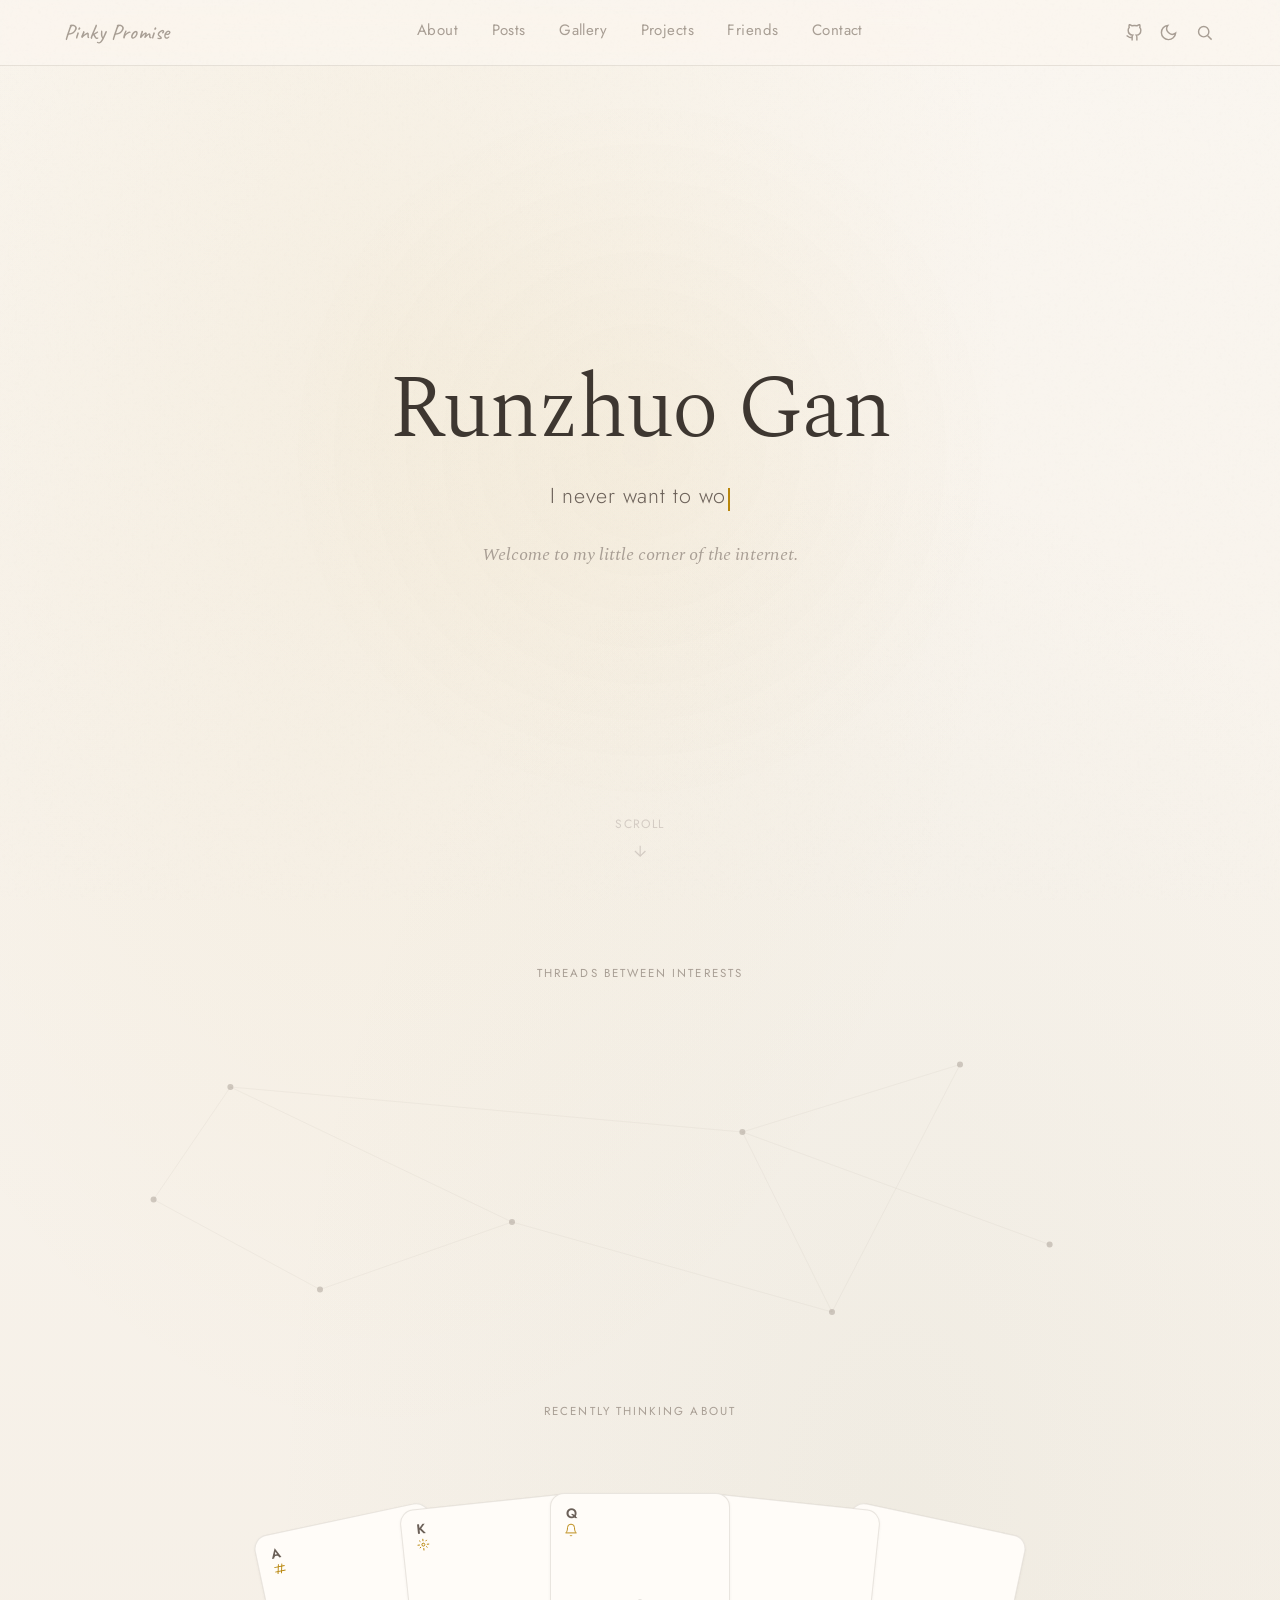
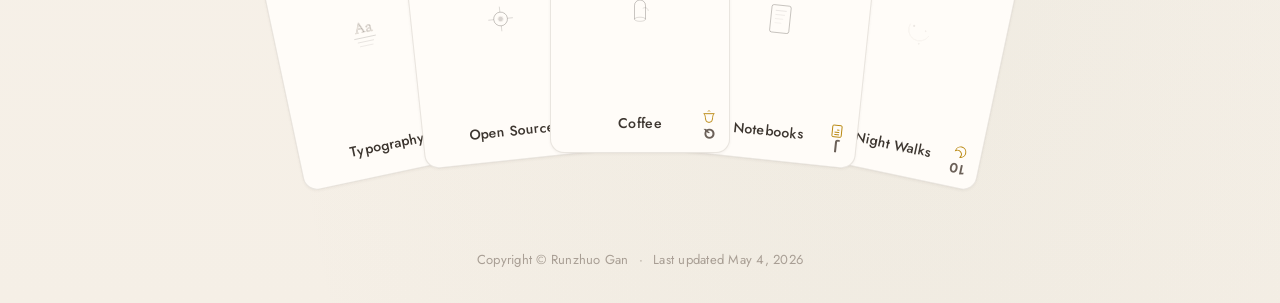
==== commit 27f796bb: "Improve mobile responsive layout" ====
--- a/index.html
+++ b/index.html
@@ -11,8 +11,8 @@
   <link rel="preconnect" href="https://fonts.googleapis.com">
   <link rel="preconnect" href="https://fonts.gstatic.com" crossorigin>
   <link href="https://fonts.googleapis.com/css2?family=Caveat:wght@400;500;600;700&family=Jost:ital,wght@0,100..900;1,100..900&family=Spectral:ital,wght@0,200;0,300;0,400;0,500;0,600;0,700;0,800;1,200;1,300;1,400;1,500;1,600;1,700;1,800&display=swap" rel="stylesheet">
-  <link rel="stylesheet" href="/static/style.css?v=20260504-043346">
-  <script src="/js/site.js?v=20260504-043346" defer></script>
+  <link rel="stylesheet" href="/static/style.css?v=20260504-191914">
+  <script src="/js/site.js?v=20260504-191914" defer></script>
 </head>
 <body class="home-page">
   <div class="home-spotlight" aria-hidden="true"></div>
--- a/static/style.css
+++ b/static/style.css
@@ -32,6 +32,8 @@
   --link-underline: rgba(168, 158, 148, 0.35);
   --link-underline-hover: rgba(61, 54, 48, 0.6);
   --nav-bg: rgba(250, 246, 240, 0.82);
+  --nav-height: 68px;
+  --nav-page-gap: clamp(1.25rem, 4vw, 2.5rem);
   --code-bg: #f5f0e8;
   --code-text: #3b3128;
   --code-block-bg: #f8f4ec;
@@ -101,6 +103,7 @@
 ::selection { background: var(--selection-bg); color: var(--selection-color); }
 html {
   color-scheme: light;
+  scroll-padding-top: calc(var(--nav-height) + 1.25rem);
 }
 html[data-theme="dark"] {
   color-scheme: dark;
@@ -688,7 +691,7 @@
 .container {
   width: min(1000px, calc(100vw - 36px));
   max-width: 1000px;
-  margin-top: 12vh;
+  margin-top: calc(var(--nav-height) + var(--nav-page-gap));
   position: relative;
   z-index: 1;
   padding-bottom: 48px;
@@ -950,7 +953,7 @@
 }
 /* Contact page — tighter top spacing */
 body:has(#particles-js) .container.page-content {
-  margin-top: 6vh;
+  margin-top: calc(var(--nav-height) + clamp(1rem, 3vw, 2rem));
 }
 
 /* ── Contact: Letter Scene ── */
@@ -1376,6 +1379,49 @@
   margin-top: 0.1rem;
 }
 
+/* Video */
+.gw-video {
+  grid-column: span 2;
+  margin: 0;
+  transform: rotate(var(--r, 0deg)) translateX(var(--x, 0));
+  transition: transform 0.35s cubic-bezier(0.22, 1, 0.36, 1), filter 0.3s ease;
+  filter: drop-shadow(0 3px 14px rgba(0,0,0,0.12));
+}
+.gw-video:hover {
+  transform: rotate(0deg) translateX(0) scale(1.015);
+  filter: drop-shadow(0 8px 28px rgba(0,0,0,0.18));
+}
+.gw-video__frame {
+  aspect-ratio: 16/9;
+  border-radius: 8px;
+  overflow: hidden;
+  background: #111;
+  box-shadow: 0 4px 20px rgba(0,0,0,0.15);
+}
+.gw-video__frame iframe {
+  width: 100%;
+  height: 100%;
+  display: block;
+  border: 0;
+}
+.gw-video figcaption {
+  font-family: 'Jost', sans-serif;
+  padding: 0.5rem 0.2rem 0;
+}
+.gw-video__title {
+  display: block;
+  font-size: 0.85rem;
+  font-weight: 500;
+  color: var(--color);
+  line-height: 1.25;
+}
+.gw-video__meta {
+  display: block;
+  font-size: 0.72rem;
+  color: var(--color-muted);
+  margin-top: 0.1rem;
+}
+
 /* Quote */
 .gw-quote {
   margin: 0;
@@ -1463,6 +1509,9 @@
     gap: 2rem 1.5rem;
   }
   .gw-painting--wide {
+    grid-column: span 1;
+  }
+  .gw-video {
     grid-column: span 1;
   }
   .gw-painting--wide .gw-painting__img {
@@ -2276,7 +2325,7 @@
   padding-right: 20px;
 }
 .post-page-body .post-body :is(h1, h2, h3, h4, h5, h6)[id] {
-  scroll-margin-top: 8.5rem;
+  scroll-margin-top: calc(var(--nav-height) + 1.25rem);
 }
 .post-shell {
   display: grid;
@@ -2801,7 +2850,7 @@
   display: none;
   align-items: flex-start;
   justify-content: center;
-  padding-top: 12vh;
+  padding-top: calc(var(--nav-height) + 1.5rem);
   background: rgba(61, 54, 48, 0.15);
   -webkit-backdrop-filter: blur(10px);
   backdrop-filter: blur(10px);
@@ -2978,19 +3027,23 @@
 }
 
 @media (max-width: 768px) {
+  :root {
+    --nav-height: 104px;
+    --nav-page-gap: 1.25rem;
+  }
   body {
     font-size: 16px;
   }
   .container {
     width: min(100% - 32px, 680px);
-    margin-top: 112px;
+    margin-top: calc(var(--nav-height) + var(--nav-page-gap));
     padding: 0 0 2rem;
   }
   .post-page-body .post-container {
     width: min(100%, calc(100vw - 20px));
   }
   .post-page-body .post-body :is(h1, h2, h3, h4, h5, h6)[id] {
-    scroll-margin-top: 12rem;
+    scroll-margin-top: calc(var(--nav-height) + 1.25rem);
   }
   .nav {
     background: var(--nav-bg);
@@ -3039,10 +3092,24 @@
 
   .home-hero {
     min-height: 100svh;
-    padding: 6.2rem 1.25rem 3.4rem;
+    padding: calc(var(--nav-height) + 1rem) 1.25rem max(3.4rem, env(safe-area-inset-bottom));
+    justify-content: center;
   }
   .home-hero__name {
-    font-size: clamp(2.4rem, 10vw, 3.5rem);
+    font-size: clamp(2.35rem, 14vw, 3.6rem);
+    max-width: 100%;
+    overflow-wrap: anywhere;
+    letter-spacing: 0;
+  }
+  .home-hero__tagline {
+    max-width: min(100%, 22rem);
+    line-height: 1.5;
+  }
+  .home-hero__subtitle {
+    max-width: min(100%, 22rem);
+  }
+  .home-hero__scroll-hint {
+    bottom: max(1.25rem, env(safe-area-inset-bottom));
   }
   .constellation-canvas {
     height: 300px;
@@ -3145,9 +3212,13 @@
 }
 
 @media (max-width: 480px) {
+  :root {
+    --nav-height: 102px;
+    --nav-page-gap: 1rem;
+  }
   .container {
     width: min(100% - 24px, 420px);
-    margin-top: 106px;
+    margin-top: calc(var(--nav-height) + var(--nav-page-gap));
   }
   .nav-inner {
     padding-inline: 12px;
@@ -3169,10 +3240,11 @@
     height: 32px;
   }
   .home-hero__tagline {
-    max-width: 20rem;
+    max-width: min(100%, 20rem);
+    font-size: 0.98rem;
   }
   .home-hero__subtitle {
-    max-width: 18rem;
+    max-width: min(100%, 18rem);
   }
   .constellation-label {
     margin-top: 2.5rem;
@@ -3205,13 +3277,23 @@
     overflow-wrap: anywhere;
   }
   .search-modal {
-    padding-top: 92px;
+    padding-top: calc(var(--nav-height) + 0.75rem);
   }
   .search-panel {
     width: calc(100vw - 20px);
-    max-height: calc(100svh - 112px);
+    max-height: calc(100svh - var(--nav-height) - 1.5rem);
     padding: 12px;
     border-radius: var(--radius-md);
+  }
+}
+
+@media (max-width: 768px) and (max-height: 640px) {
+  .home-hero {
+    min-height: 100svh;
+    padding-bottom: 2rem;
+  }
+  .home-hero__scroll-hint {
+    display: none;
   }
 }
 
